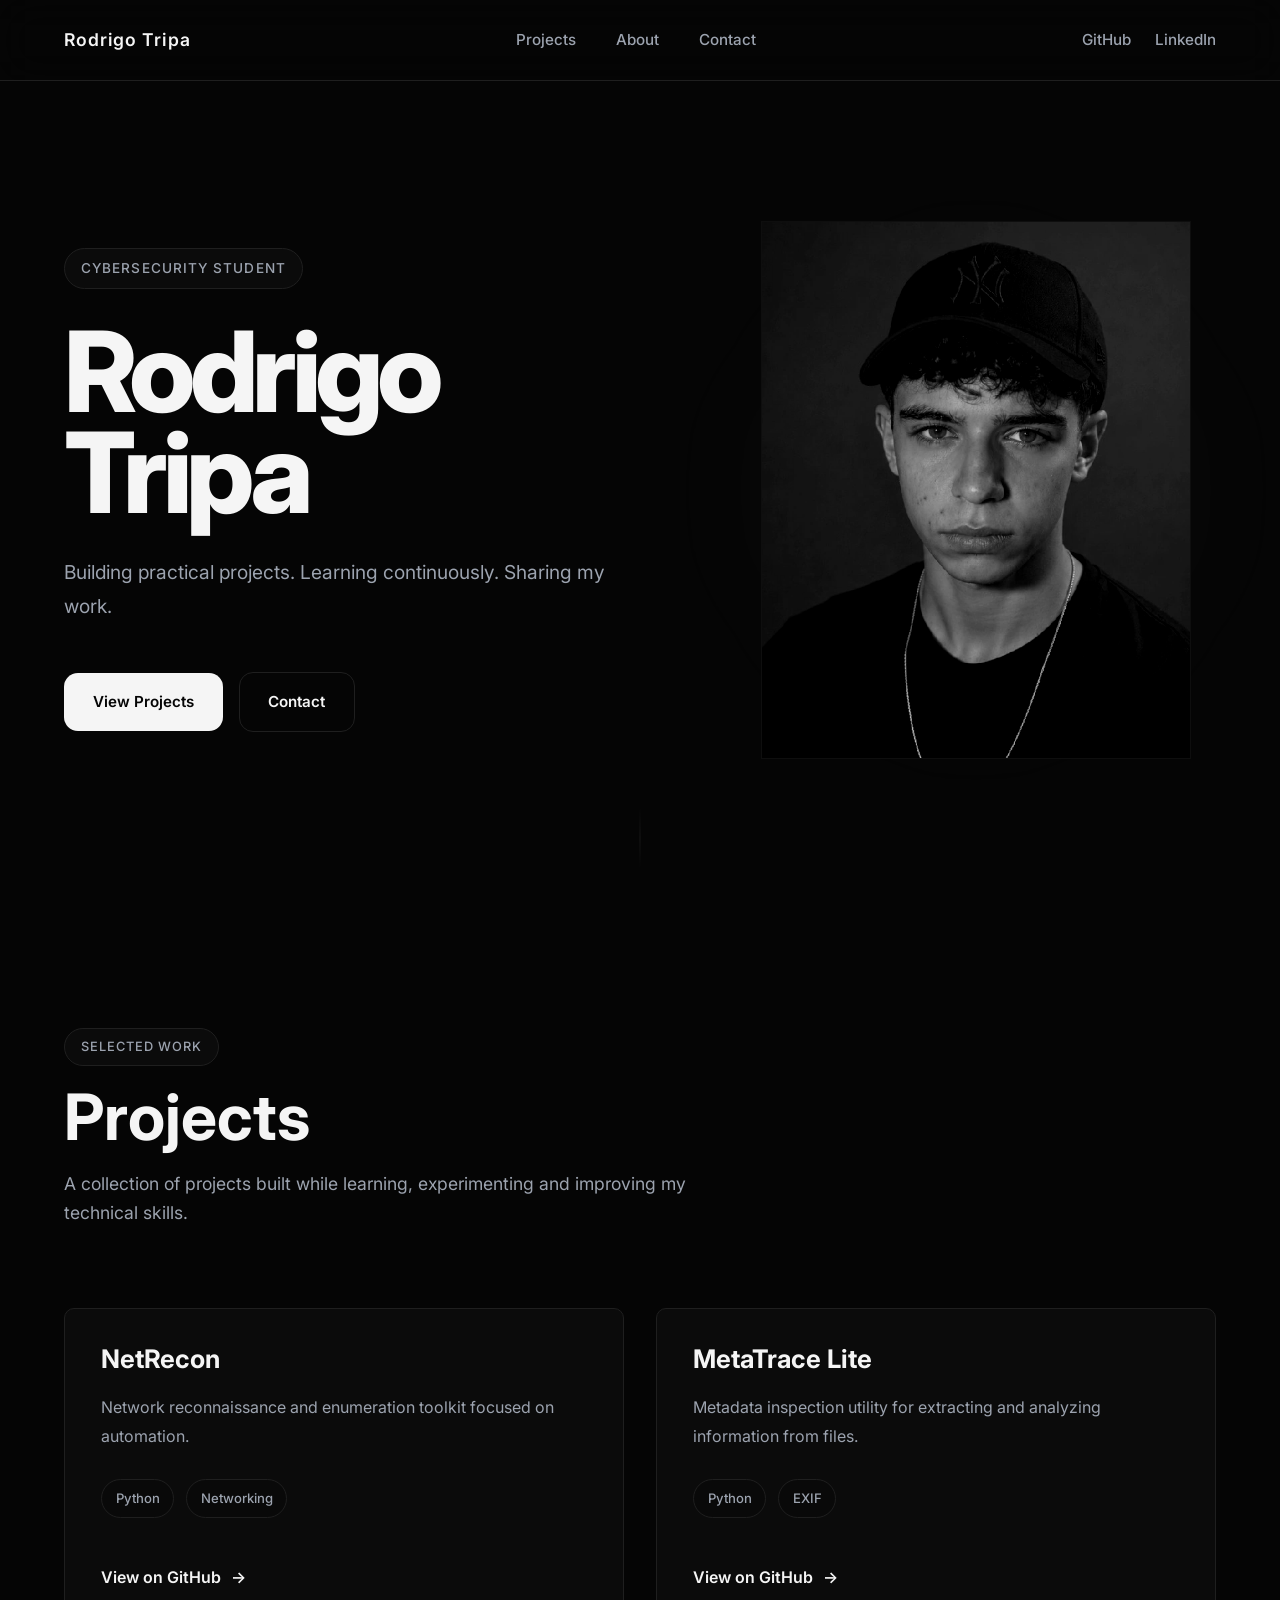
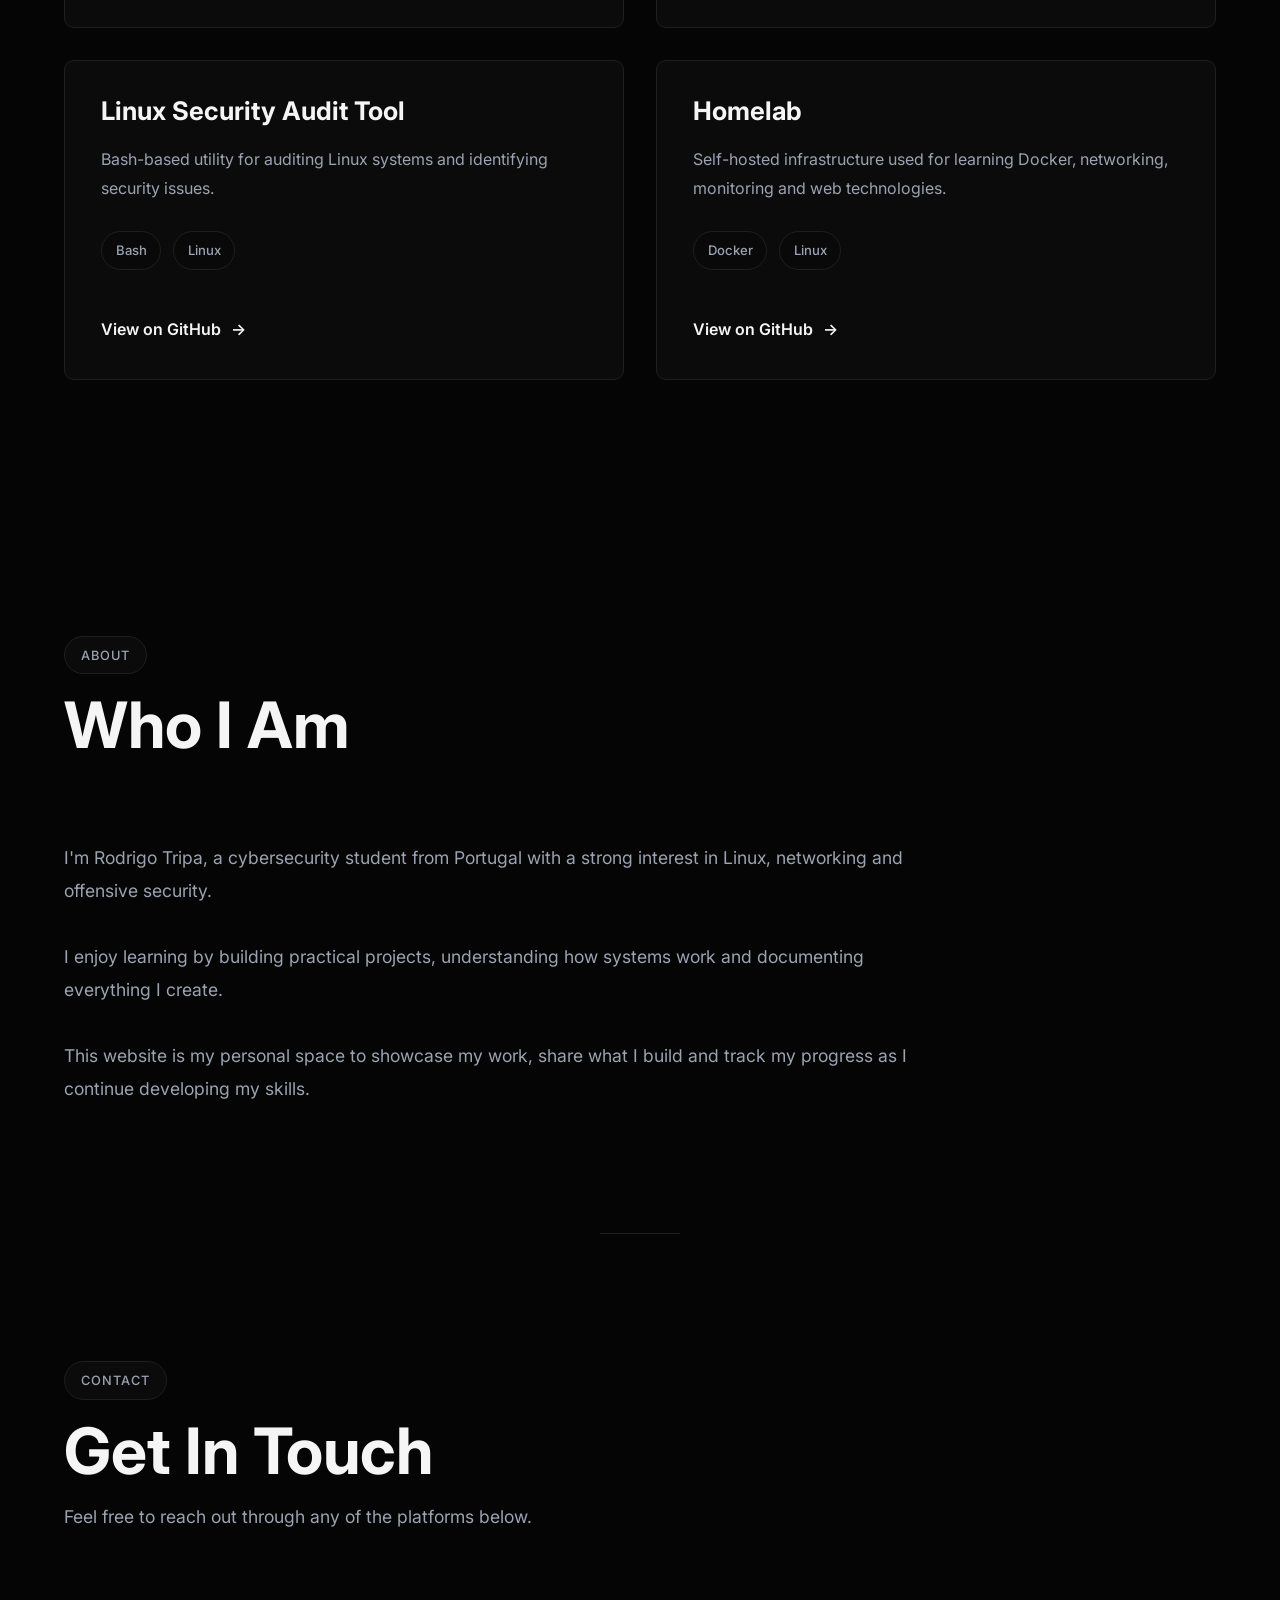
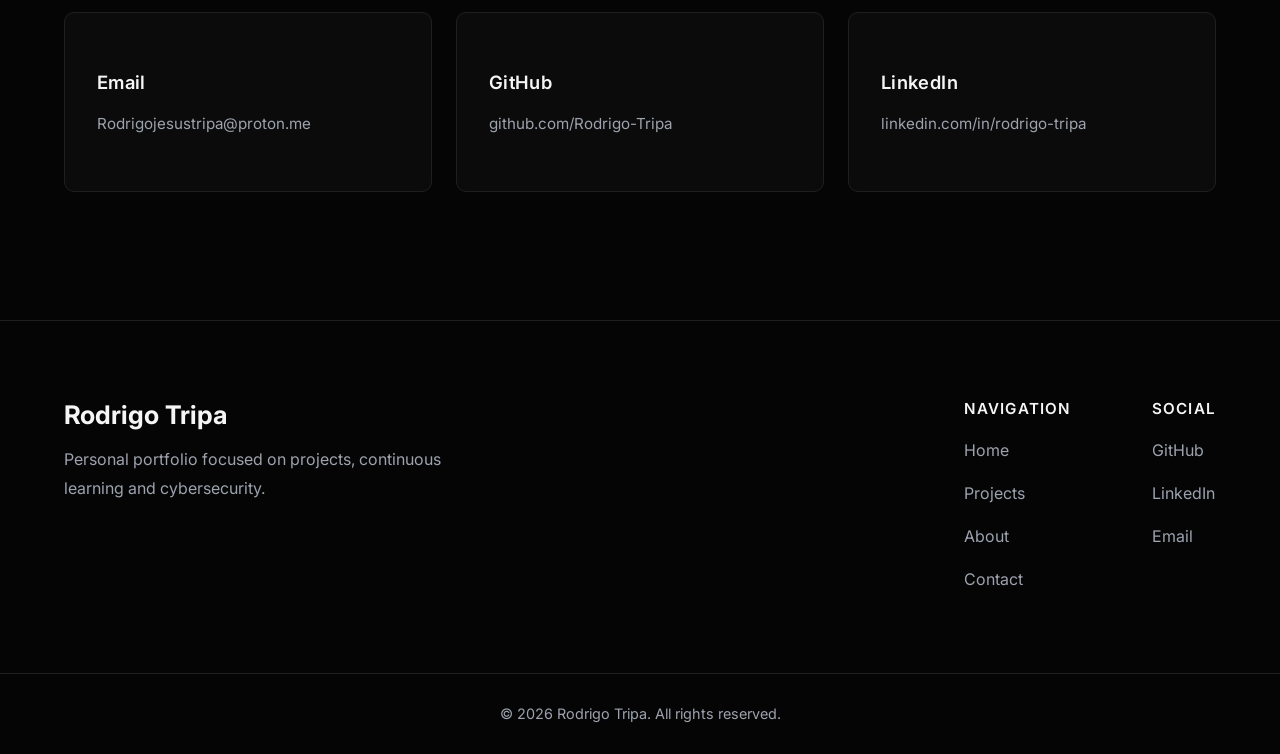
==== index.html @ a2d9d6e7 "Initial website structure" ====
<!DOCTYPE html>
<html lang="en">

<head>
    <!-- Basic -->
    <meta charset="UTF-8">
    <meta name="viewport" content="width=device-width, initial-scale=1.0">

    <!-- SEO -->
    <title>Rodrigo Tripa</title>
    <meta name="description" content="Personal portfolio of Rodrigo Tripa.">
    <meta name="author" content="Rodrigo Tripa">
    <meta name="robots" content="index, follow">

    <!-- Open Graph -->
    <meta property="og:title" content="Rodrigo Tripa">
    <meta property="og:description" content="Personal portfolio of Rodrigo Tripa.">
    <meta property="og:type" content="website">
    <meta property="og:url" content="https://rodrigotripa.dev">
    <meta property="og:image" content="https://rodrigotripa.dev/assets/images/profile.jpg">

    <!-- Theme -->
    <meta name="theme-color" content="#050505">

    <!-- Icons -->
    <link rel="icon" type="image/png" href="assets/icons/favicon.png">

    <!-- Fonts -->
    <link rel="preconnect" href="https://fonts.googleapis.com">
    <link rel="preconnect" href="https://fonts.gstatic.com" crossorigin>

    <link href="https://fonts.googleapis.com/css2?family=Inter:wght@100..900&display=swap" rel="stylesheet">

    <!-- Styles -->
    <link rel="stylesheet" href="assets/css/style.css">

    <!-- Scripts -->
    <script src="assets/js/main.js" defer></script>
</head>

<body>

    <!-- ========================= -->
    <!-- Header                    -->
    <!-- ========================= -->

    <header class="header">

        <div class="container">

            <a href="#" class="logo">
                Rodrigo Tripa
            </a>

            <nav class="navbar">

                <ul class="nav-links">

                    <li>
                        <a href="#projects">
                            Projects
                        </a>
                    </li>

                    <li>
                        <a href="#about">
                            About
                        </a>
                    </li>

                    <li>
                        <a href="#contact">
                            Contact
                        </a>
                    </li>

                </ul>

            </nav>

            <div class="social-links">

                <a
                    href="https://github.com/Rodrigo-Tripa"
                    target="_blank"
                    rel="noopener noreferrer"
                    aria-label="GitHub">

                    GitHub

                </a>

                <a
                    href="https://www.linkedin.com/in/rodrigo-tripa"
                    target="_blank"
                    rel="noopener noreferrer"
                    aria-label="LinkedIn">

                    LinkedIn

                </a>

            </div>

        </div>

    </header>

    <main>

        <!-- ========================= -->
        <!-- Hero                      -->
        <!-- ========================= -->

        <section class="hero">

            <div class="container hero-container">

                <div class="hero-content">

                    <span class="hero-tag">

                        Cybersecurity Student

                    </span>

                    <h1>

                        Rodrigo<br>
                        Tripa

                    </h1>

                    <p class="hero-description">

                        Building practical projects.
                        Learning continuously.
                        Sharing my work.

                    </p>

                    <div class="hero-buttons">

                        <a href="#projects" class="btn btn-primary">

                            View Projects

                        </a>

                        <a href="#contact" class="btn btn-secondary">

                            Contact

                        </a>

                    </div>

                </div>

                <div class="hero-image">

                    <img
                        src="assets/images/profile.jpg"
                        alt="Portrait of Rodrigo Tripa">

                </div>

            </div>

        </section>
        <!-- ========================= -->
        <!-- Projects                  -->
        <!-- ========================= -->

        <section id="projects" class="projects">

            <div class="container">

                <div class="section-header">

                    <span class="section-tag">

                        Selected Work

                    </span>

                    <h2>

                        Projects

                    </h2>

                    <p>

                        A collection of projects built while learning,
                        experimenting and improving my technical skills.

                    </p>

                </div>

                <div class="projects-grid">

                    <article class="project-card">

                        <div class="project-content">

                            <h3>

                                NetRecon

                            </h3>

                            <p>

                                Network reconnaissance and enumeration
                                toolkit focused on automation.

                            </p>

                            <ul class="project-stack">

                                <li>Python</li>
                                <li>Networking</li>

                            </ul>

                        </div>

                        <a
                            href="https://github.com/Rodrigo-Tripa"
                            target="_blank"
                            rel="noopener noreferrer"
                            class="project-link">

                            View on GitHub

                        </a>

                    </article>

                    <article class="project-card">

                        <div class="project-content">

                            <h3>

                                MetaTrace Lite

                            </h3>

                            <p>

                                Metadata inspection utility for extracting
                                and analyzing information from files.

                            </p>

                            <ul class="project-stack">

                                <li>Python</li>
                                <li>EXIF</li>

                            </ul>

                        </div>

                        <a
                            href="https://github.com/Rodrigo-Tripa"
                            target="_blank"
                            rel="noopener noreferrer"
                            class="project-link">

                            View on GitHub

                        </a>

                    </article>

                    <article class="project-card">

                        <div class="project-content">

                            <h3>

                                Linux Security Audit Tool

                            </h3>

                            <p>

                                Bash-based utility for auditing Linux
                                systems and identifying security issues.

                            </p>

                            <ul class="project-stack">

                                <li>Bash</li>
                                <li>Linux</li>

                            </ul>

                        </div>

                        <a
                            href="https://github.com/Rodrigo-Tripa"
                            target="_blank"
                            rel="noopener noreferrer"
                            class="project-link">

                            View on GitHub

                        </a>

                    </article>

                    <article class="project-card">

                        <div class="project-content">

                            <h3>

                                Homelab

                            </h3>

                            <p>

                                Self-hosted infrastructure used for learning
                                Docker, networking, monitoring and web
                                technologies.

                            </p>

                            <ul class="project-stack">

                                <li>Docker</li>
                                <li>Linux</li>

                            </ul>

                        </div>

                        <a
                            href="https://github.com/Rodrigo-Tripa"
                            target="_blank"
                            rel="noopener noreferrer"
                            class="project-link">

                            View on GitHub

                        </a>

                    </article>

                </div>

            </div>

        </section>

        <!-- ========================= -->
        <!-- About                     -->
        <!-- ========================= -->

        <section id="about" class="about">

            <div class="container">

                <div class="section-header">

                    <span class="section-tag">

                        About

                    </span>

                    <h2>

                        Who I Am

                    </h2>

                </div>

                <div class="about-content">

                    <p>

                        I'm Rodrigo Tripa, a cybersecurity student from
                        Portugal with a strong interest in Linux,
                        networking and offensive security.

                    </p>

                    <p>

                        I enjoy learning by building practical projects,
                        understanding how systems work and documenting
                        everything I create.
                                        <p>

                        This website is my personal space to showcase my
                        work, share what I build and track my progress as
                        I continue developing my skills.

                    </p>

                </div>

            </div>

        </section>

        <!-- ========================= -->
        <!-- Contact                   -->
        <!-- ========================= -->

        <section id="contact" class="contact">

            <div class="container">

                <div class="section-header">

                    <span class="section-tag">

                        Contact

                    </span>

                    <h2>

                        Get In Touch

                    </h2>

                    <p>

                        Feel free to reach out through any of the platforms
                        below.

                    </p>

                </div>

                <div class="contact-grid">

                    <a
                        class="contact-card"
                        href="mailto:Rodrigojesustripa@proton.me">

                        <span class="contact-title">

                            Email

                        </span>

                        <span class="contact-value">

                            Rodrigojesustripa@proton.me

                        </span>

                    </a>

                    <a
                        class="contact-card"
                        href="https://github.com/Rodrigo-Tripa"
                        target="_blank"
                        rel="noopener noreferrer">

                        <span class="contact-title">

                            GitHub

                        </span>

                        <span class="contact-value">

                            github.com/Rodrigo-Tripa

                        </span>

                    </a>

                    <a
                        class="contact-card"
                        href="https://www.linkedin.com/in/rodrigo-tripa"
                        target="_blank"
                        rel="noopener noreferrer">

                        <span class="contact-title">

                            LinkedIn

                        </span>

                        <span class="contact-value">

                            linkedin.com/in/rodrigo-tripa

                        </span>

                    </a>

                </div>

            </div>

        </section>
                <!-- ========================= -->
        <!-- Footer                    -->
        <!-- ========================= -->

        <footer class="footer">

            <div class="container footer-container">

                <div class="footer-brand">

                    <h2>

                        Rodrigo Tripa

                    </h2>

                    <p>

                        Personal portfolio focused on projects,
                        continuous learning and cybersecurity.

                    </p>

                </div>

                <div class="footer-links">

                    <div class="footer-column">

                        <h3>

                            Navigation

                        </h3>

                        <ul>

                            <li>
                                <a href="#">
                                    Home
                                </a>
                            </li>

                            <li>
                                <a href="#projects">
                                    Projects
                                </a>
                            </li>

                            <li>
                                <a href="#about">
                                    About
                                </a>
                            </li>

                            <li>
                                <a href="#contact">
                                    Contact
                                </a>
                            </li>

                        </ul>

                    </div>

                    <div class="footer-column">

                        <h3>

                            Social

                        </h3>

                        <ul>

                            <li>

                                <a
                                    href="https://github.com/Rodrigo-Tripa"
                                    target="_blank"
                                    rel="noopener noreferrer">

                                    GitHub

                                </a>

                            </li>

                            <li>

                                <a
                                    href="https://www.linkedin.com/in/rodrigo-tripa"
                                    target="_blank"
                                    rel="noopener noreferrer">

                                    LinkedIn

                                </a>

                            </li>

                            <li>

                                <a
                                    href="mailto:Rodrigojesustripa@proton.me">

                                    Email

                                </a>

                            </li>

                        </ul>

                    </div>

                </div>

            </div>

            <div class="footer-bottom">

                <div class="container">

                    <p>

                        © 2026 Rodrigo Tripa. All rights reserved.

                    </p>

                </div>

            </div>

        </footer>

    </main>

    <!-- ========================= -->
    <!-- Back To Top               -->
    <!-- ========================= -->

    <button
        id="back-to-top"
        class="back-to-top"
        aria-label="Back to top">

        ↑

    </button>
        <!-- ========================= -->
    <!-- End of Main Content       -->
    <!-- ========================= -->

    <!--
        Future sections:

        - Blog
        - Articles
        - Certifications
        - Resume
        - Timeline
        - Homelab
        - Gallery

        The HTML structure intentionally remains simple
        so the website can evolve without major rewrites.
    -->

</body>

</html>
---- assets/css/style.css ----
/* ==========================================================
   Rodrigo Tripa
   Personal Portfolio
   Base Styles
========================================================== */

/* ==========================================================
   Reset
========================================================== */

*,
*::before,
*::after {
    margin: 0;
    padding: 0;
    box-sizing: border-box;
}

/* ==========================================================
   Variables
========================================================== */

:root {

    /* Colors */

    --background: #050505;
    --surface: #0b0b0b;
    --surface-light: #111111;

    --border: #1f1f1f;

    --text: #f5f5f5;
    --text-secondary: #9ca3af;

    --accent: #ffffff;

    /* Typography */

    --font-family: "Inter", sans-serif;

    --fs-xs: 0.875rem;
    --fs-sm: 1rem;
    --fs-md: 1.125rem;
    --fs-lg: 1.5rem;
    --fs-xl: 2.5rem;
    --fs-2xl: 4rem;

    --fw-regular: 400;
    --fw-medium: 500;
    --fw-semibold: 600;
    --fw-bold: 700;

    --line-height: 1.7;

    /* Layout */

    --container-width: 1200px;

    --section-padding: 8rem;

    --radius: 18px;

    --transition: 250ms ease;

}

/* ==========================================================
   HTML
========================================================== */

html {

    scroll-behavior: smooth;

}

/* ==========================================================
   Body
========================================================== */

body {

    background: var(--background);

    color: var(--text);

    font-family: var(--font-family);

    font-size: var(--fs-sm);

    font-weight: var(--fw-regular);

    line-height: var(--line-height);

    -webkit-font-smoothing: antialiased;

    text-rendering: optimizeLegibility;

    overflow-x: hidden;

}

/* ==========================================================
   Container
========================================================== */

.container {

    width: min(90%, var(--container-width));

    margin-inline: auto;

}

/* ==========================================================
   Headings
========================================================== */

h1,
h2,
h3,
h4,
h5,
h6 {

    color: var(--text);

    font-weight: var(--fw-bold);

    line-height: 1.1;

}

h1 {

    font-size: clamp(3rem, 8vw, 6rem);

}

h2 {

    font-size: clamp(2rem, 5vw, 3.5rem);

}

h3 {

    font-size: 1.5rem;

}

/* ==========================================================
   Paragraphs
========================================================== */

p {

    color: var(--text-secondary);

}

/* ==========================================================
   Links
========================================================== */

a {

    color: inherit;

    text-decoration: none;

    transition: color var(--transition);

}

a:hover {

    color: var(--accent);

}

/* ==========================================================
   Lists
========================================================== */

ul {

    list-style: none;

}

/* ==========================================================
   Images
========================================================== */

img {

    display: block;

    max-width: 100%;

    height: auto;

}

/* ==========================================================
   Buttons
========================================================== */

button {

    font: inherit;

    border: none;

    background: none;

    cursor: pointer;

}

/* ==========================================================
   Sections
========================================================== */

section {

    padding-block: var(--section-padding);

}

/* ==========================================================
   Text Selection
========================================================== */

::selection {

    background: #ffffff;

    color: #050505;

}

/* ==========================================================
   Scrollbar
========================================================== */

::-webkit-scrollbar {

    width: 10px;

}

::-webkit-scrollbar-track {

    background: var(--background);

}

::-webkit-scrollbar-thumb {

    background: #2b2b2b;

    border-radius: 999px;

}

::-webkit-scrollbar-thumb:hover {

    background: #444444;

}

/* ==========================================================
   Focus
========================================================== */

:focus-visible {

    outline: 2px solid var(--accent);

    outline-offset: 4px;

}
/* ==========================================================
   Header
========================================================== */

.header {

    position: fixed;

    top: 0;

    left: 0;

    width: 100%;

    z-index: 1000;

    background: rgba(5, 5, 5, 0.80);

    backdrop-filter: blur(20px);

    -webkit-backdrop-filter: blur(20px);

    border-bottom: 1px solid var(--border);

}

/* ==========================================================
   Header Container
========================================================== */

.header .container {

    display: flex;

    align-items: center;

    justify-content: space-between;

    height: 80px;

}

/* ==========================================================
   Logo
========================================================== */

.logo {

    font-size: 1.1rem;

    font-weight: var(--fw-semibold);

    color: var(--text);

    letter-spacing: 0.05em;

    transition: opacity var(--transition);

}

.logo:hover {

    opacity: .75;

}

/* ==========================================================
   Navigation
========================================================== */

.navbar {

    display: flex;

    align-items: center;

}

.nav-links {

    display: flex;

    align-items: center;

    gap: 2.5rem;

}

.nav-links a {

    position: relative;

    color: var(--text-secondary);

    font-size: 0.95rem;

    font-weight: var(--fw-medium);

    transition: color var(--transition);

}

.nav-links a:hover {

    color: var(--text);

}

.nav-links a::after {

    content: "";

    position: absolute;

    left: 0;

    bottom: -8px;

    width: 100%;

    height: 1px;

    background: var(--accent);

    transform: scaleX(0);

    transform-origin: center;

    transition: transform var(--transition);

}

.nav-links a:hover::after {

    transform: scaleX(1);

}

/* ==========================================================
   Social Links
========================================================== */

.social-links {

    display: flex;

    align-items: center;

    gap: 1.5rem;

}

.social-links a {

    color: var(--text-secondary);

    font-size: 0.95rem;

    font-weight: var(--fw-medium);

    transition: color var(--transition);

}

.social-links a:hover {

    color: var(--text);

}

/* ==========================================================
   Mobile Navigation Button
========================================================== */

.menu-toggle {

    display: none;

    align-items: center;

    justify-content: center;

    width: 46px;

    height: 46px;

    border: 1px solid var(--border);

    border-radius: 12px;

    background: var(--surface);

    color: var(--text);

    transition: var(--transition);

}

.menu-toggle:hover {

    background: var(--surface-light);

}

/* ==========================================================
   Header Spacer
========================================================== */

body {

    padding-top: 80px;

}
/* ==========================================================
   Hero
========================================================== */

.hero {

    min-height: calc(100vh - 80px);

    display: flex;

    align-items: center;

    position: relative;

}

/* ==========================================================
   Hero Container
========================================================== */

.hero-container {

    display: grid;

    grid-template-columns: 1fr 480px;

    align-items: center;

    gap: 6rem;

}

/* ==========================================================
   Hero Content
========================================================== */

.hero-content {

    display: flex;

    flex-direction: column;

    gap: 2rem;

    max-width: 650px;

}

/* ==========================================================
   Hero Tag
========================================================== */

.hero-tag {

    display: inline-flex;

    align-items: center;

    width: fit-content;

    padding: .5rem 1rem;

    border: 1px solid var(--border);

    border-radius: 999px;

    background: var(--surface);

    color: var(--text-secondary);

    font-size: .85rem;

    font-weight: var(--fw-medium);

    letter-spacing: .08em;

    text-transform: uppercase;

}

/* ==========================================================
   Hero Title
========================================================== */

.hero h1 {

    font-size: clamp(4rem, 10vw, 7rem);

    line-height: .9;

    font-weight: 800;

    letter-spacing: -.05em;

    color: var(--text);

}

/* ==========================================================
   Hero Description
========================================================== */

.hero-description {

    max-width: 600px;

    font-size: 1.2rem;

    line-height: 1.8;

    color: var(--text-secondary);

}

/* ==========================================================
   Hero Buttons
========================================================== */

.hero-buttons {

    display: flex;

    align-items: center;

    gap: 1rem;

    margin-top: 1rem;

}

/* ==========================================================
   Buttons
========================================================== */

.btn {

    display: inline-flex;

    align-items: center;

    justify-content: center;

    padding: 1rem 1.8rem;

    border-radius: 14px;

    font-size: .95rem;

    font-weight: var(--fw-semibold);

    transition: all var(--transition);

}

.btn-primary {

    background: var(--text);

    color: var(--background);

}

.btn-primary:hover {

    transform: translateY(-3px);

    background: #ffffff;

}

.btn-secondary {

    background: transparent;

    color: var(--text);

    border: 1px solid var(--border);

}

.btn-secondary:hover {

    background: var(--surface);

    border-color: #333333;

    transform: translateY(-3px);

}

/* ==========================================================
   Hero Image
========================================================== */

.hero-image {

    display: flex;

    justify-content: center;

    align-items: center;

    position: relative;

}

/* Background Glow */

.hero-image::before {

    content: "";

    position: absolute;

    width: 550px;

    height: 550px;

    background:
        radial-gradient(
            circle,
            rgba(255,255,255,.04) 0%,
            transparent 70%
        );

    filter: blur(60px);

    z-index: -1;

}

/* Profile */

.hero-image img {

    width: 100%;

    max-width: 430px;

    aspect-ratio: 4 / 5;

    object-fit: cover;

    border-radius: 0px;

    border: 1px solid var(--border);

    filter:
        grayscale(100%)
        contrast(115%)
        brightness(.82);

    transition:
        transform .5s ease,
        filter .5s ease,
        border-color .5s ease;

}

/* Hover */

.hero-image img:hover {

    transform: translateY(-8px);

    filter:
        grayscale(25%)
        contrast(110%)
        brightness(.92);

    border-color: #444444;

}

/* ==========================================================
   Hero Scroll Indicator
========================================================== */

.hero::after {

    content: "";

    position: absolute;

    left: 50%;

    bottom: 2rem;

    width: 1px;

    height: 60px;

    background:
        linear-gradient(
            transparent,
            var(--border),
            transparent
        );

    transform: translateX(-50%);

    opacity: .7;

}
/* ==========================================================
   Projects
========================================================== */

.projects {

    position: relative;

}

/* ==========================================================
   Section Header
========================================================== */

.section-header {

    display: flex;

    flex-direction: column;

    gap: 1rem;

    margin-bottom: 5rem;

    max-width: 700px;

}

.section-tag {

    display: inline-flex;

    align-items: center;

    width: fit-content;

    padding: .45rem 1rem;

    border: 1px solid var(--border);

    border-radius: 999px;

    background: var(--surface);

    color: var(--text-secondary);

    font-size: .8rem;

    font-weight: var(--fw-medium);

    text-transform: uppercase;

    letter-spacing: .08em;

}

.section-header h2 {

    font-size: clamp(2.5rem, 5vw, 4rem);

}

.section-header p {

    max-width: 650px;

    font-size: 1.1rem;

}

/* ==========================================================
   Projects Grid
========================================================== */

.projects-grid {

    display: grid;

    grid-template-columns: repeat(2, 1fr);

    gap: 2rem;

}

/* ==========================================================
   Project Card
========================================================== */

.project-card {

    display: flex;

    flex-direction: column;

    justify-content: space-between;

    min-height: 320px;

    padding: 2.25rem;

    background: var(--surface);

    border: 1px solid var(--border);

    border-radius: 10px;

    transition:
        transform .35s ease,
        border-color .35s ease,
        background .35s ease,
        box-shadow .35s ease;

}

.project-card:hover {

    transform: translateY(-8px);

    border-color: #353535;

    background: #101010;

    box-shadow:
        0 15px 45px rgba(0,0,0,.35);

}

/* ==========================================================
   Project Content
========================================================== */

.project-content {

    display: flex;

    flex-direction: column;

    gap: 1.25rem;

}

.project-content h3 {

    font-size: 1.6rem;

    font-weight: var(--fw-bold);

    color: var(--text);

}

.project-content p {

    color: var(--text-secondary);

    line-height: 1.8;

}

/* ==========================================================
   Technologies
========================================================== */

.project-stack {

    display: flex;

    flex-wrap: wrap;

    gap: .75rem;

    margin-top: .5rem;

}

.project-stack li {

    padding: .45rem .85rem;

    border: 1px solid var(--border);

    border-radius: 999px;

    background: #090909;

    color: var(--text-secondary);

    font-size: .82rem;

    font-weight: var(--fw-medium);

}

/* ==========================================================
   Project Link
========================================================== */

.project-link {

    display: inline-flex;

    align-items: center;

    gap: .6rem;

    margin-top: 2rem;

    width: fit-content;

    color: var(--text);

    font-weight: var(--fw-semibold);

    transition: gap .25s ease;

}

.project-link::after {

    content: "→";

    transition: transform .25s ease;

}

.project-link:hover {

    gap: 1rem;

}

.project-link:hover::after {

    transform: translateX(6px);

}
/* ==========================================================
   About
========================================================== */

.about {

    position: relative;

}

.about-content {

    max-width: 850px;

    display: flex;

    flex-direction: column;

    gap: 2rem;

}

.about-content p {

    font-size: 1.1rem;

    line-height: 1.9;

    color: var(--text-secondary);

}

.about-content strong {

    color: var(--text);

    font-weight: var(--fw-semibold);

}

/* ==========================================================
   Contact
========================================================== */

.contact {

    position: relative;

}

/* ==========================================================
   Contact Grid
========================================================== */

.contact-grid {

    display: grid;

    grid-template-columns: repeat(3, 1fr);

    gap: 1.5rem;

    margin-top: 4rem;

}

/* ==========================================================
   Contact Card
========================================================== */

.contact-card {

    display: flex;

    flex-direction: column;

    justify-content: center;

    gap: .8rem;

    min-height: 180px;

    padding: 2rem;

    background: var(--surface);

    border: 1px solid var(--border);

    border-radius: 10px;

    transition:
        transform .35s ease,
        background .35s ease,
        border-color .35s ease,
        box-shadow .35s ease;

}

.contact-card:hover {

    transform: translateY(-8px);

    background: #101010;

    border-color: #343434;

    box-shadow:
        0 18px 45px rgba(0,0,0,.35);

}

/* ==========================================================
   Contact Title
========================================================== */

.contact-title {

    color: var(--text);

    font-size: 1.15rem;

    font-weight: var(--fw-semibold);

    letter-spacing: .02em;

}

/* ==========================================================
   Contact Value
========================================================== */

.contact-value {

    color: var(--text-secondary);

    font-size: .95rem;

    line-height: 1.7;

    word-break: break-word;

    transition: color var(--transition);

}

.contact-card:hover .contact-value {

    color: var(--text);

}

/* ==========================================================
   Contact Icon (Future)
========================================================== */

.contact-icon {

    width: 42px;

    height: 42px;

    display: flex;

    align-items: center;

    justify-content: center;

    margin-bottom: .5rem;

    color: var(--text);

}

/* ==========================================================
   Contact Divider
========================================================== */

.contact::before {

    content: "";

    position: absolute;

    top: 0;

    left: 50%;

    transform: translateX(-50%);

    width: 80px;

    height: 1px;

    background: var(--border);

}
/* ==========================================================
   Footer
========================================================== */

.footer {

    border-top: 1px solid var(--border);

    background: var(--background);

}

/* ==========================================================
   Footer Container
========================================================== */

.footer-container {

    display: flex;

    justify-content: space-between;

    gap: 6rem;

    padding-block: 5rem;

}

/* ==========================================================
   Footer Brand
========================================================== */

.footer-brand {

    max-width: 420px;

}

.footer-brand h2 {

    font-size: 1.6rem;

    margin-bottom: 1rem;

}

.footer-brand p {

    color: var(--text-secondary);

    line-height: 1.8;

}

/* ==========================================================
   Footer Links
========================================================== */

.footer-links {

    display: flex;

    gap: 5rem;

}

.footer-column {

    display: flex;

    flex-direction: column;

    gap: 1.2rem;

}

.footer-column h3 {

    font-size: .95rem;

    font-weight: var(--fw-semibold);

    color: var(--text);

    text-transform: uppercase;

    letter-spacing: .08em;

}

.footer-column ul {

    display: flex;

    flex-direction: column;

    gap: 1rem;

}

.footer-column a {

    color: var(--text-secondary);

    transition:
        color var(--transition),
        transform var(--transition);

}

.footer-column a:hover {

    color: var(--text);

    transform: translateX(6px);

}

/* ==========================================================
   Footer Bottom
========================================================== */

.footer-bottom {

    border-top: 1px solid var(--border);

}

.footer-bottom .container {

    display: flex;

    align-items: center;

    justify-content: center;

    min-height: 80px;

}

.footer-bottom p {

    color: var(--text-secondary);

    font-size: .9rem;

}

/* ==========================================================
   Back To Top
========================================================== */

.back-to-top {

    position: fixed;

    right: 2rem;

    bottom: 2rem;

    width: 52px;

    height: 52px;

    display: flex;

    align-items: center;

    justify-content: center;

    border: 1px solid var(--border);

    border-radius: 50%;

    background: rgba(12, 12, 12, .92);

    backdrop-filter: blur(12px);

    -webkit-backdrop-filter: blur(12px);

    color: var(--text);

    font-size: 1.1rem;

    cursor: pointer;

    opacity: 0;

    visibility: hidden;

    transform: translateY(20px);

    transition:
        opacity .3s ease,
        visibility .3s ease,
        transform .3s ease,
        background .3s ease,
        border-color .3s ease;

    z-index: 999;

}

.back-to-top.show {

    opacity: 1;

    visibility: visible;

    transform: translateY(0);

}

.back-to-top:hover {

    background: #141414;

    border-color: #3a3a3a;

    transform: translateY(-4px);

}

/* ==========================================================
   Footer Utilities
========================================================== */

.footer a:focus-visible,
.back-to-top:focus-visible {

    outline: 2px solid var(--accent);

    outline-offset: 4px;

}
/* ==========================================================
   Responsive Design
========================================================== */

/* ==========================================================
   Large Screens
========================================================== */

@media (max-width: 1200px) {

    .container {

        width: min(92%, var(--container-width));

    }

    .hero-container {

        gap: 4rem;

        grid-template-columns: 1fr 420px;

    }

    .projects-grid {

        gap: 1.5rem;

    }

}

/* ==========================================================
   Tablets
========================================================== */

@media (max-width: 992px) {

    .header .container {

        height: 72px;

    }

    body {

        padding-top: 72px;

    }

    .navbar {

        display: none;

    }

    .social-links {

        display: none;

    }

    .menu-toggle {

        display: flex;

    }

    .hero {

        min-height: auto;

        padding-block: 6rem;

    }

    .hero-container {

        grid-template-columns: 1fr;

        gap: 4rem;

        text-align: center;

    }

    .hero-content {

        max-width: 100%;

        align-items: center;

    }

    .hero-description {

        max-width: 700px;

    }

    .hero-buttons {

        justify-content: center;

        flex-wrap: wrap;

    }

    .hero-image {

        order: -1;

    }

    .hero-image img {

        max-width: 380px;

    }

    .projects-grid {

        grid-template-columns: 1fr;

    }

    .contact-grid {

        grid-template-columns: 1fr;

    }

    .footer-container {

        flex-direction: column;

        gap: 3rem;

    }

    .footer-links {

        gap: 3rem;

    }

}

/* ==========================================================
   Mobile
========================================================== */

@media (max-width: 768px) {

    :root {

        --section-padding: 6rem;

    }

    h1 {

        font-size: clamp(3rem, 12vw, 4.5rem);

    }

    h2 {

        font-size: clamp(2rem, 8vw, 3rem);

    }

    .hero-description {

        font-size: 1rem;

    }

    .hero-image img {

        max-width: 320px;

    }

    .btn {

        width: 100%;

    }

    .hero-buttons {

        width: 100%;

        flex-direction: column;

    }

    .project-card {

        padding: 1.75rem;

    }

    .contact-card {

        min-height: 160px;

        padding: 1.75rem;

    }

    .footer-links {

        flex-direction: column;

        gap: 2.5rem;

    }

    .back-to-top {

        right: 1.25rem;

        bottom: 1.25rem;

    }

}

/* ==========================================================
   Small Phones
========================================================== */

@media (max-width: 576px) {

    .container {

        width: 94%;

    }

    .hero {

        padding-top: 3rem;

    }

    .hero-tag {

        font-size: .75rem;

    }

    .hero-image img {

        max-width: 260px;

    }

    .project-card {

        min-height: auto;

        padding: 1.5rem;

    }

    .project-stack {

        gap: .5rem;

    }

    .project-stack li {

        font-size: .75rem;

        padding: .4rem .75rem;

    }

    .section-header {

        margin-bottom: 3rem;

    }

    .contact-card {

        min-height: 140px;

    }

    .footer-brand h2 {

        font-size: 1.4rem;

    }

    .footer-bottom p {

        font-size: .8rem;

        text-align: center;

    }

}
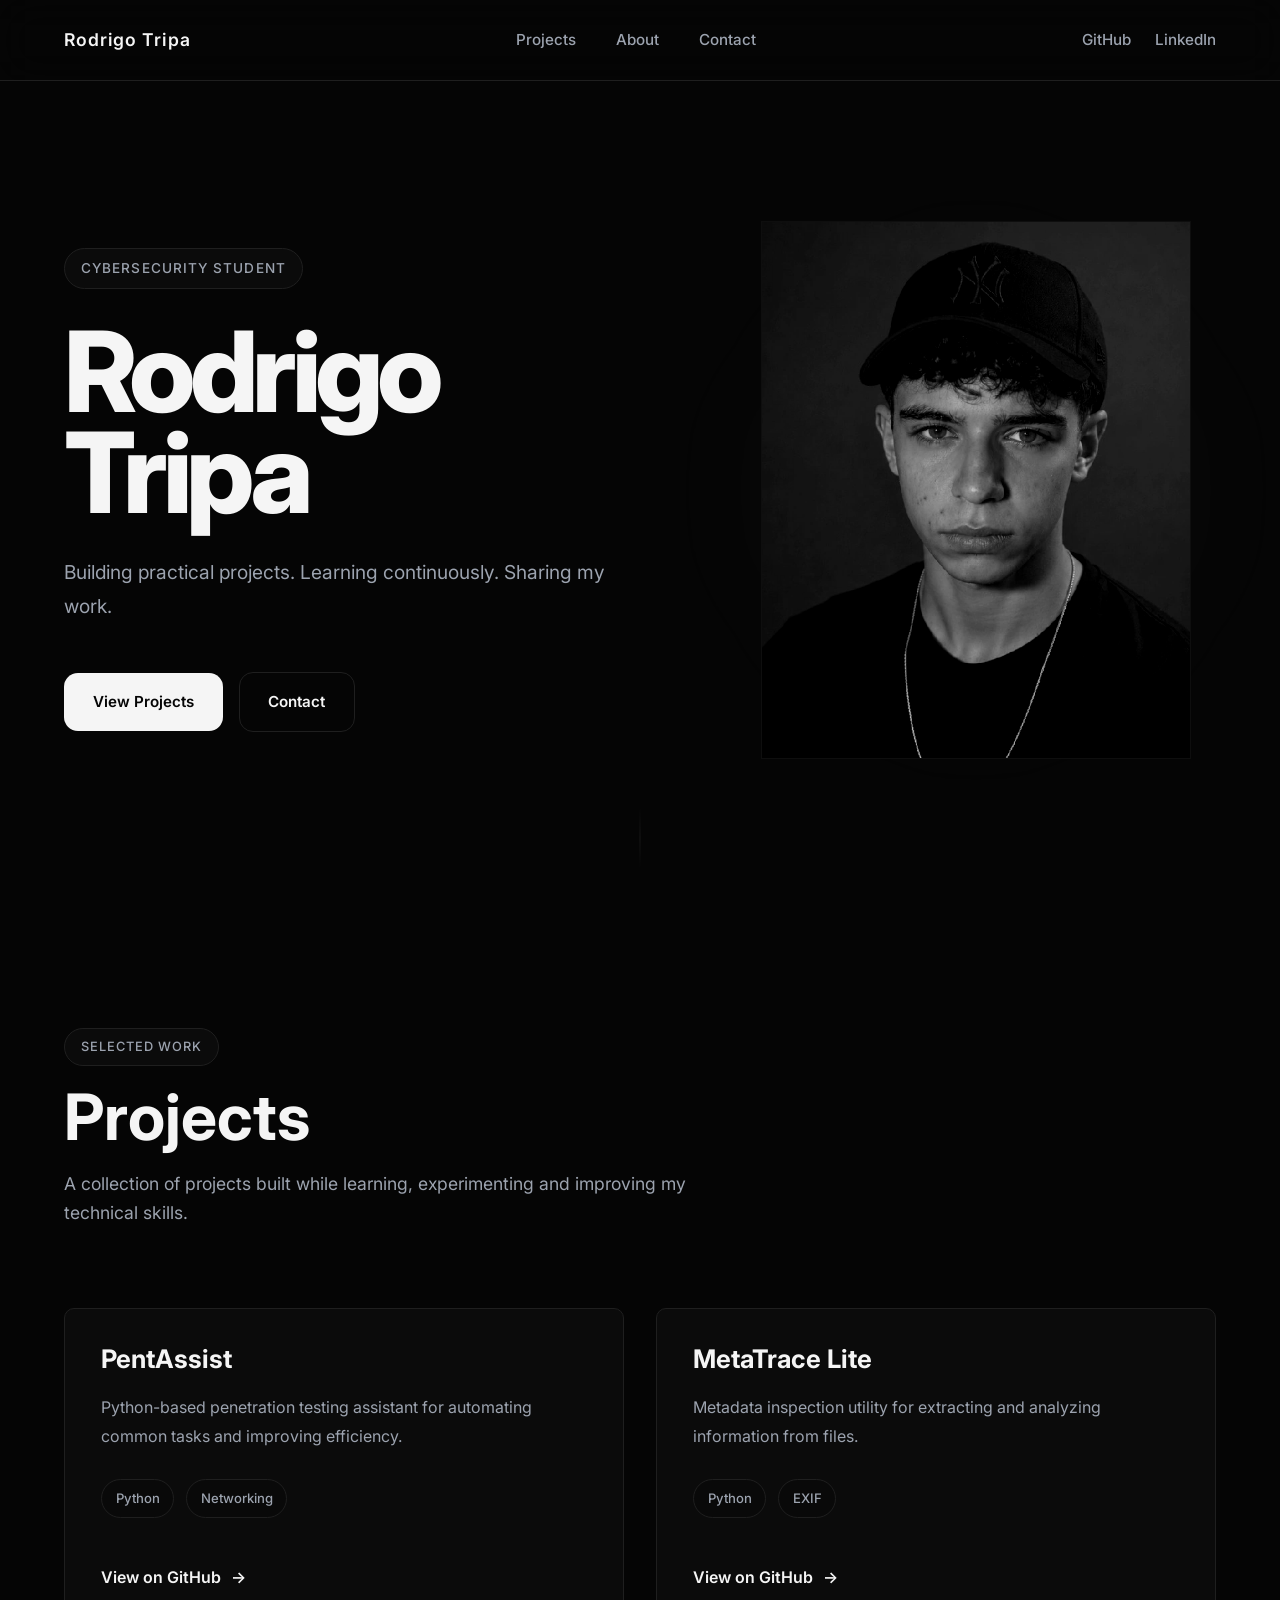
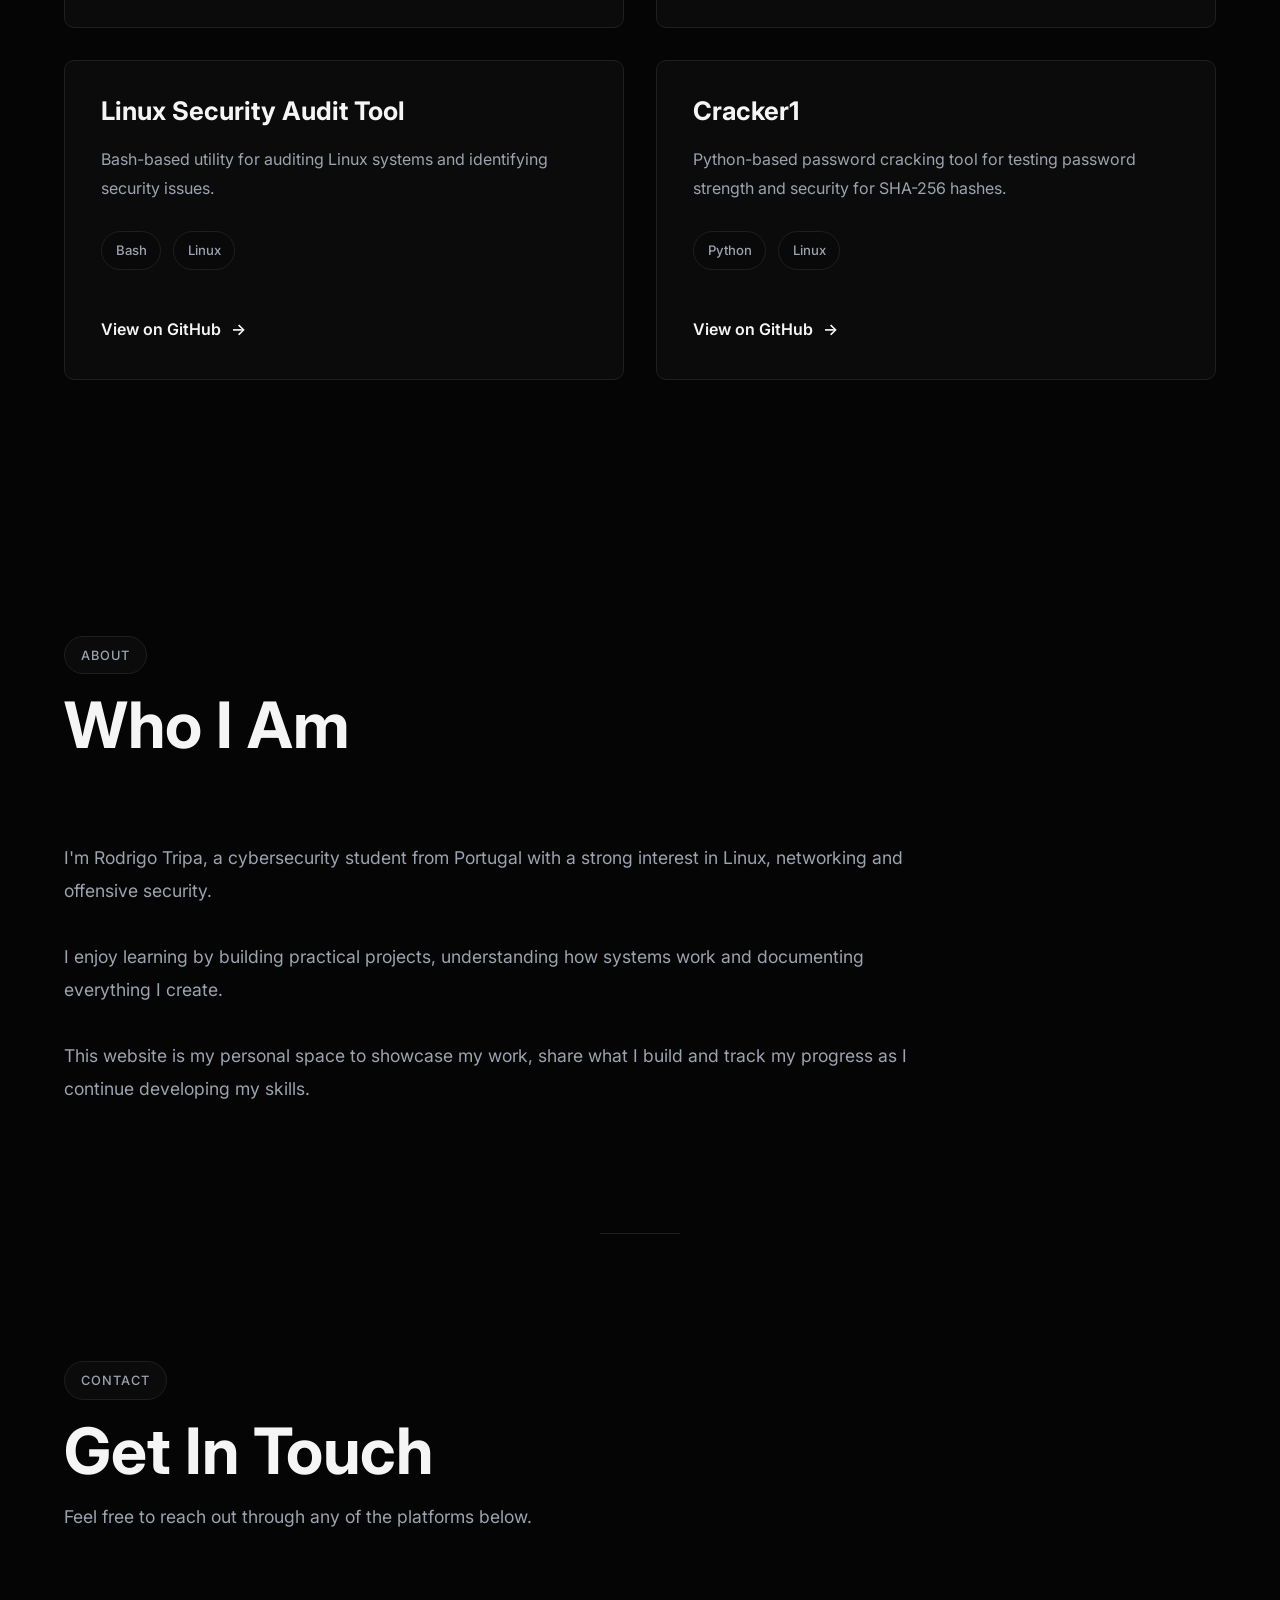
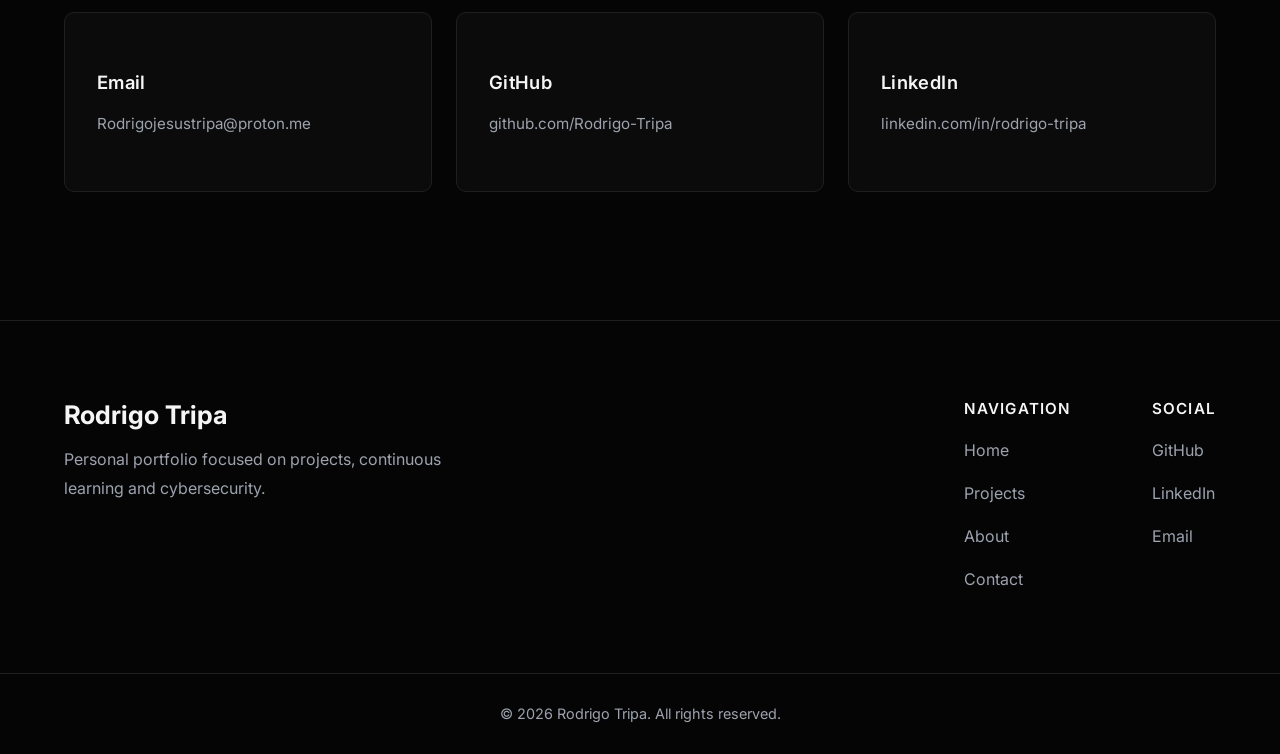
==== commit dab32348: "feat: add security.txt, headers, and Open Graph metadata for improved SEO and security" ====
--- a/index.html
+++ b/index.html
@@ -1,26 +1,68 @@
 <!DOCTYPE html>
 <html lang="en">
+
+<script type="application/ld+json">
+{
+  "@context": "https://schema.org",
+  "@type": "Person",
+  "name": "Rodrigo Tripa",
+  "url": "https://rodrigotripa.dev/",
+  "image": "https://rodrigotripa.dev/assets/images/profile.jpg",
+  "jobTitle": "Cybersecurity Student",
+  "description": "Cybersecurity student focused on Linux, networking, offensive security, and open-source projects.",
+  "email": "mailto:contact@rodrigotripa.dev",
+  "sameAs": [
+    "https://github.com/Rodrigo-Tripa",
+    "https://www.linkedin.com/in/rodrigo-tripa/"
+  ],
+  "knowsAbout": [
+    "Cybersecurity",
+    "Linux",
+    "Networking",
+    "Offensive Security",
+    "Python",
+    "Bash",
+    "Docker",
+    "Digital Forensics"
+  ]
+}
+</script>
 
 <head>
     <!-- Basic -->
     <meta charset="UTF-8">
     <meta name="viewport" content="width=device-width, initial-scale=1.0">
 
-    <!-- SEO -->
-    <title>Rodrigo Tripa</title>
-    <meta name="description" content="Personal portfolio of Rodrigo Tripa.">
+    <!-- Primary SEO -->
+    <title>Rodrigo Tripa | Cybersecurity Student</title>
+
+    <meta name="title" content="Rodrigo Tripa | Cybersecurity Student">
+    <meta name="description" content="Personal portfolio of Rodrigo Tripa, a cybersecurity student passionate about Linux, networking, offensive security, and open-source projects.">
     <meta name="author" content="Rodrigo Tripa">
     <meta name="robots" content="index, follow">
 
+    <link rel="canonical" href="https://rodrigotripa.dev/">
+
     <!-- Open Graph -->
-    <meta property="og:title" content="Rodrigo Tripa">
-    <meta property="og:description" content="Personal portfolio of Rodrigo Tripa.">
     <meta property="og:type" content="website">
-    <meta property="og:url" content="https://rodrigotripa.dev">
-    <meta property="og:image" content="https://rodrigotripa.dev/assets/images/profile.jpg">
+    <meta property="og:site_name" content="Rodrigo Tripa">
+    <meta property="og:url" content="https://rodrigotripa.dev/">
+    <meta property="og:title" content="Rodrigo Tripa | Cybersecurity Portfolio">
+    <meta property="og:description" content="Cybersecurity student focused on Linux, networking, offensive security, and open-source projects.">
+    <meta property="og:image" content="https://rodrigotripa.dev/assets/images/og-cover.png">
+    <meta property="og:image:width" content="1200">
+    <meta property="og:image:height" content="640">
+    <meta property="og:locale" content="en_US">
+
+    <!-- Twitter / X -->
+    <meta name="twitter:card" content="summary_large_image">
+    <meta name="twitter:title" content="Rodrigo Tripa | Cybersecurity Portfolio">
+    <meta name="twitter:description" content="Cybersecurity student focused on Linux, networking, offensive security, and open-source projects.">
+    <meta name="twitter:image" content="https://rodrigotripa.dev/assets/images/og-cover.png">
 
     <!-- Theme -->
     <meta name="theme-color" content="#050505">
+    <meta name="color-scheme" content="dark">
 
     <!-- Icons -->
     <link rel="icon" type="image/png" href="assets/icons/favicon.png">
@@ -29,7 +71,10 @@
     <link rel="preconnect" href="https://fonts.googleapis.com">
     <link rel="preconnect" href="https://fonts.gstatic.com" crossorigin>
 
-    <link href="https://fonts.googleapis.com/css2?family=Inter:wght@100..900&display=swap" rel="stylesheet">
+    <link
+        href="https://fonts.googleapis.com/css2?family=Inter:wght@100..900&display=swap"
+        rel="stylesheet"
+    >
 
     <!-- Styles -->
     <link rel="stylesheet" href="assets/css/style.css">
@@ -207,14 +252,15 @@
 
                             <h3>
 
-                                NetRecon
+                                PentAssist
 
                             </h3>
 
                             <p>
 
-                                Network reconnaissance and enumeration
-                                toolkit focused on automation.
+                                Python-based penetration testing assistant
+                                for automating common tasks and improving
+                                efficiency.
 
                             </p>
 
@@ -228,7 +274,7 @@
                         </div>
 
                         <a
-                            href="https://github.com/Rodrigo-Tripa"
+                            href="https://github.com/Rodrigo-Tripa/pentassist"
                             target="_blank"
                             rel="noopener noreferrer"
                             class="project-link">
@@ -266,7 +312,7 @@
                         </div>
 
                         <a
-                            href="https://github.com/Rodrigo-Tripa"
+                            href="https://github.com/Rodrigo-Tripa/metatrace-lite"
                             target="_blank"
                             rel="noopener noreferrer"
                             class="project-link">
@@ -304,7 +350,7 @@
                         </div>
 
                         <a
-                            href="https://github.com/Rodrigo-Tripa"
+                            href="https://github.com/Rodrigo-Tripa/linux-security-audit-tool"
                             target="_blank"
                             rel="noopener noreferrer"
                             class="project-link">
@@ -321,21 +367,20 @@
 
                             <h3>
 
-                                Homelab
+                                Cracker1
 
                             </h3>
 
                             <p>
 
-                                Self-hosted infrastructure used for learning
-                                Docker, networking, monitoring and web
-                                technologies.
+                                Python-based password cracking tool for testing
+                                password strength and security for SHA-256 hashes.
 
                             </p>
 
                             <ul class="project-stack">
 
-                                <li>Docker</li>
+                                <li>Python</li>
                                 <li>Linux</li>
 
                             </ul>
@@ -343,7 +388,7 @@
                         </div>
 
                         <a
-                            href="https://github.com/Rodrigo-Tripa"
+                            href="https://github.com/Rodrigo-Tripa/cracker1"
                             target="_blank"
                             rel="noopener noreferrer"
                             class="project-link">
@@ -509,7 +554,7 @@
             </div>
 
         </section>
-                <!-- ========================= -->
+        <!-- ========================= -->
         <!-- Footer                    -->
         <!-- ========================= -->
 
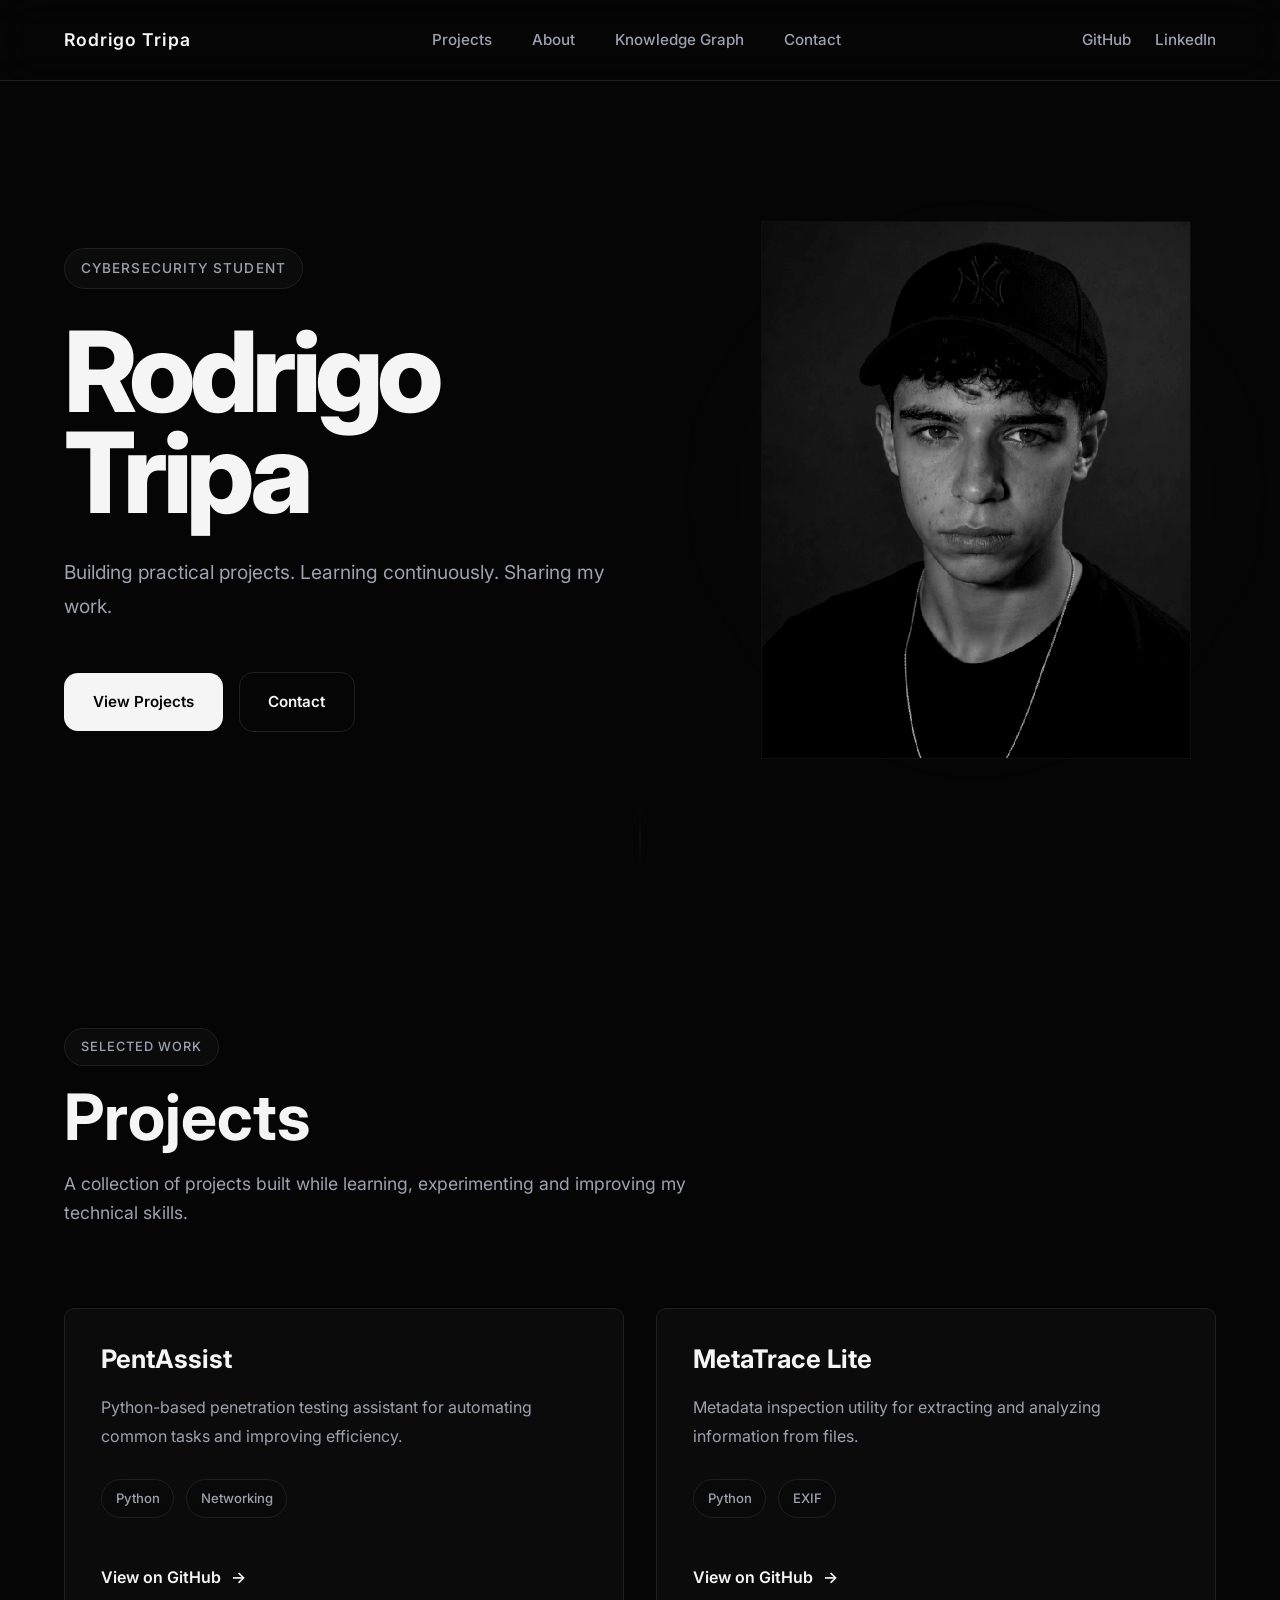
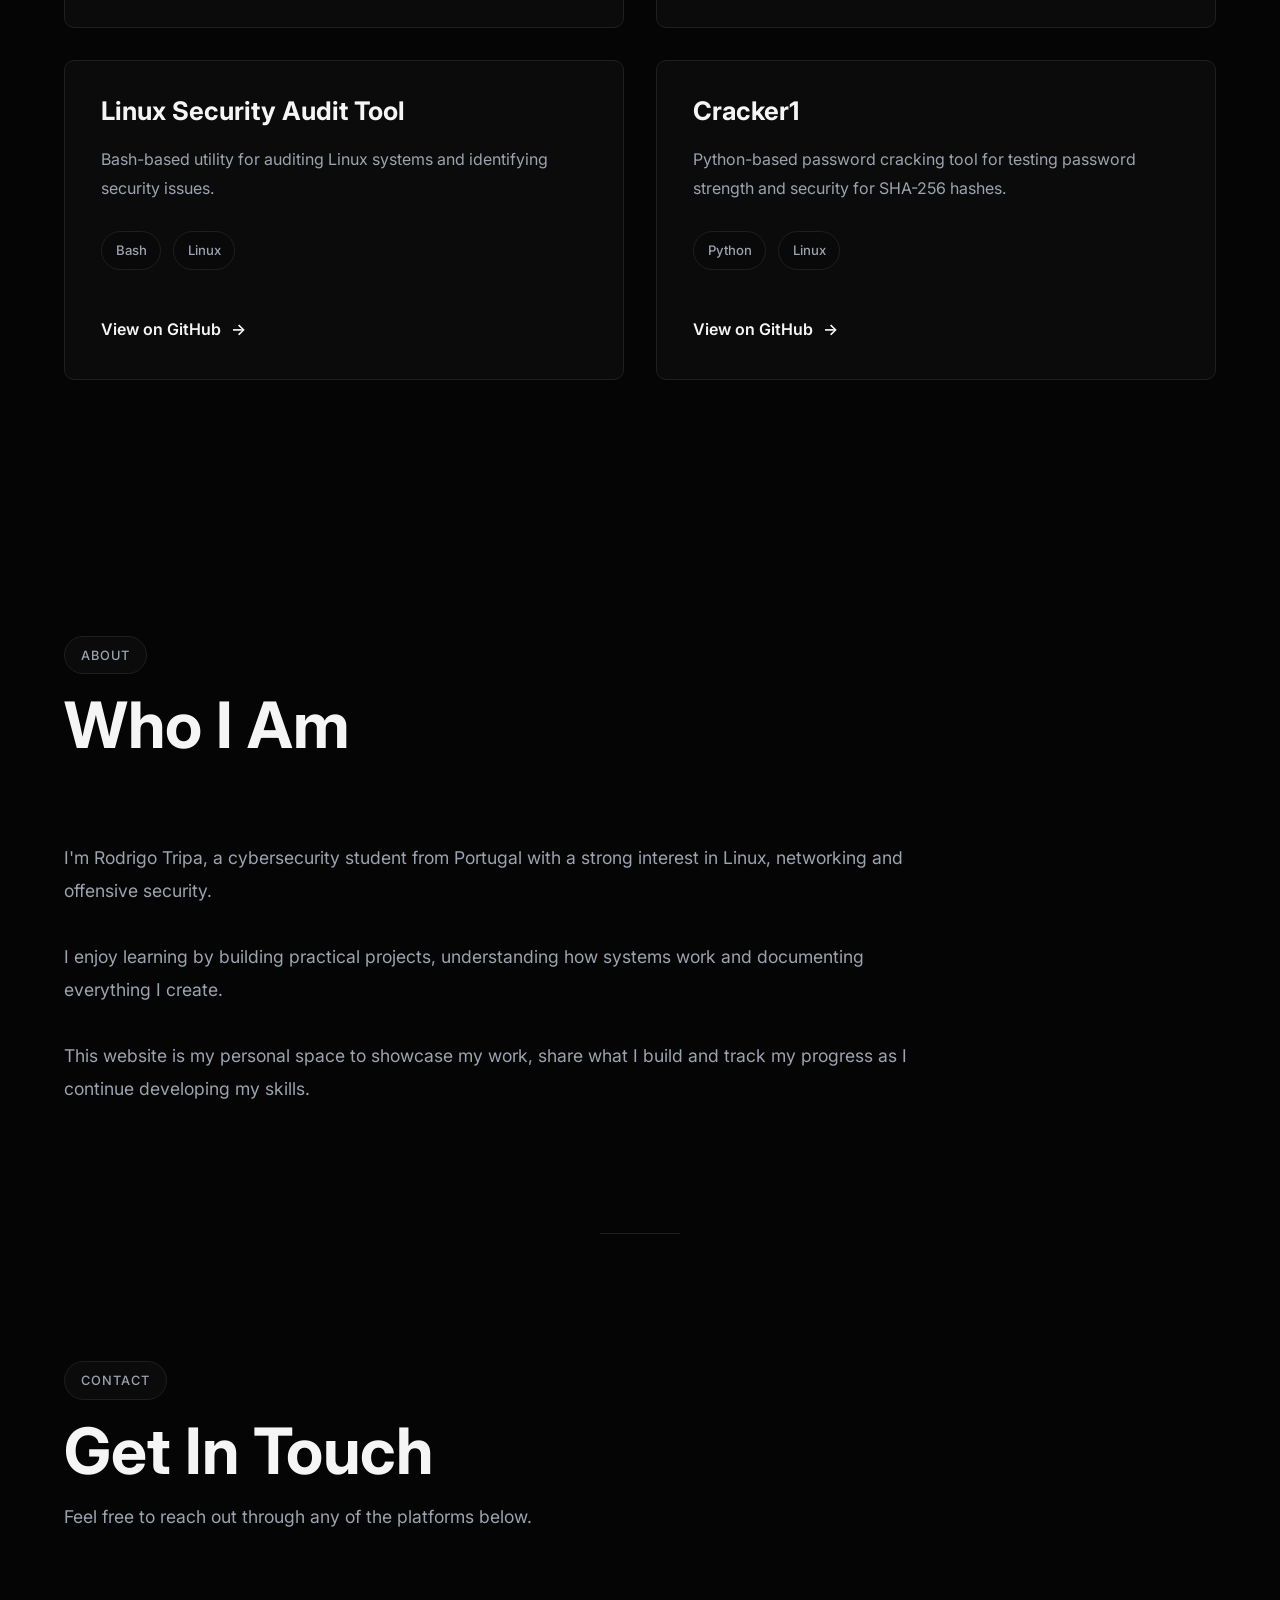
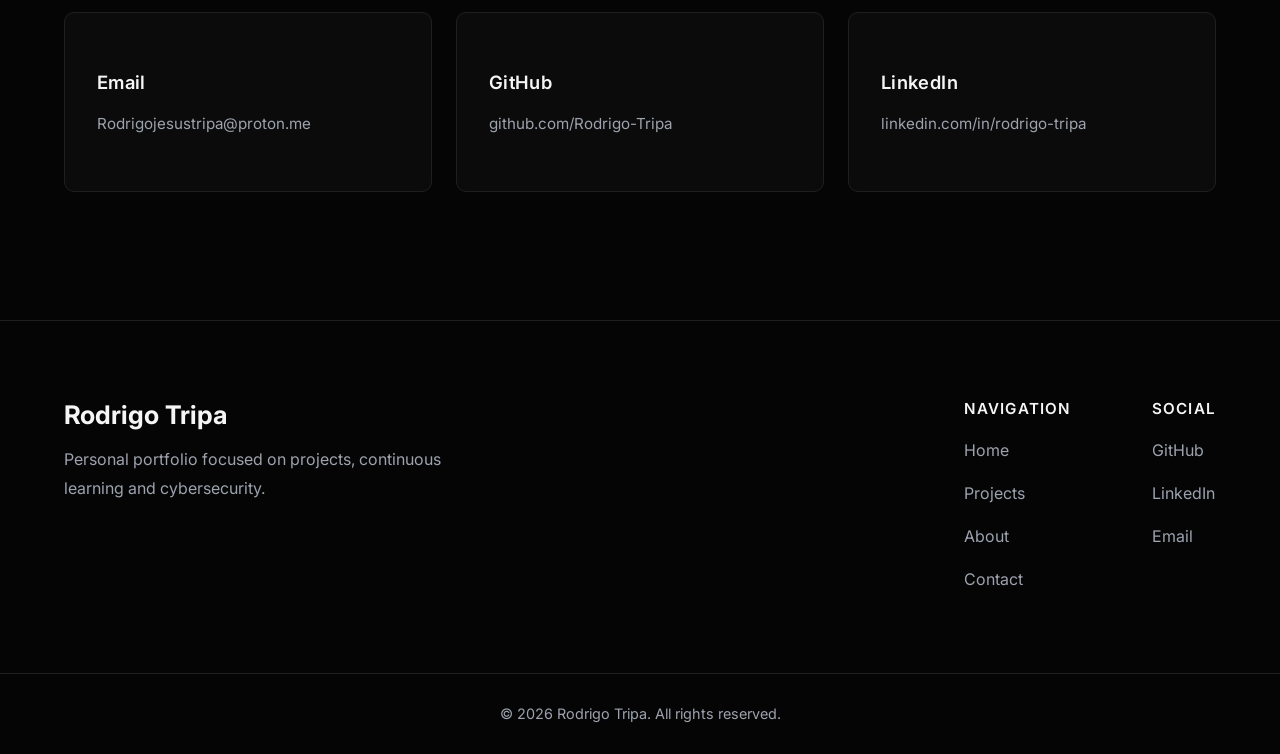
==== commit 0535e680: "feat: add knowledge graph page with interactive visualization and styles" ====
--- a/index.html
+++ b/index.html
@@ -10,7 +10,7 @@
   "image": "https://rodrigotripa.dev/assets/images/profile.jpg",
   "jobTitle": "Cybersecurity Student",
   "description": "Cybersecurity student focused on Linux, networking, offensive security, and open-source projects.",
-  "email": "mailto:contact@rodrigotripa.dev",
+  "email": "mailto:rodrigojesustripa@proton.me",
   "sameAs": [
     "https://github.com/Rodrigo-Tripa",
     "https://www.linkedin.com/in/rodrigo-tripa/"
@@ -114,6 +114,12 @@
                     </li>
 
                     <li>
+                        <a href="/knowledge.html">
+                            Knowledge Graph
+                        </a>
+                    </li>
+
+                    <li>
                         <a href="#contact">
                             Contact
                         </a>
--- a/assets/css/style.css
+++ b/assets/css/style.css
@@ -273,14 +273,65 @@
 }
 
 /* ==========================================================
-   Focus
-========================================================== */
-
-:focus-visible {
+   Accessibility
+========================================================== */
+
+/* Visible keyboard focus */
+
+a:focus-visible,
+button:focus-visible,
+input:focus-visible,
+textarea:focus-visible,
+select:focus-visible,
+[role="button"]:focus-visible {
 
     outline: 2px solid var(--accent);
 
     outline-offset: 4px;
+
+    border-radius: 6px;
+
+}
+
+/* Smooth focus transitions */
+
+a,
+button,
+input,
+textarea,
+select {
+
+    transition:
+        color var(--transition),
+        background-color var(--transition),
+        border-color var(--transition),
+        outline-offset .2s ease;
+
+}
+
+/* Respect users who prefer reduced motion */
+
+@media (prefers-reduced-motion: reduce) {
+
+    html {
+
+        scroll-behavior: auto;
+
+    }
+
+    *,
+    *::before,
+    *::after {
+
+        animation-duration: 0.01ms !important;
+
+        animation-iteration-count: 1 !important;
+
+        transition-duration: 0.01ms !important;
+
+        scroll-behavior: auto !important;
+
+    }
 
 }
 /* ==========================================================
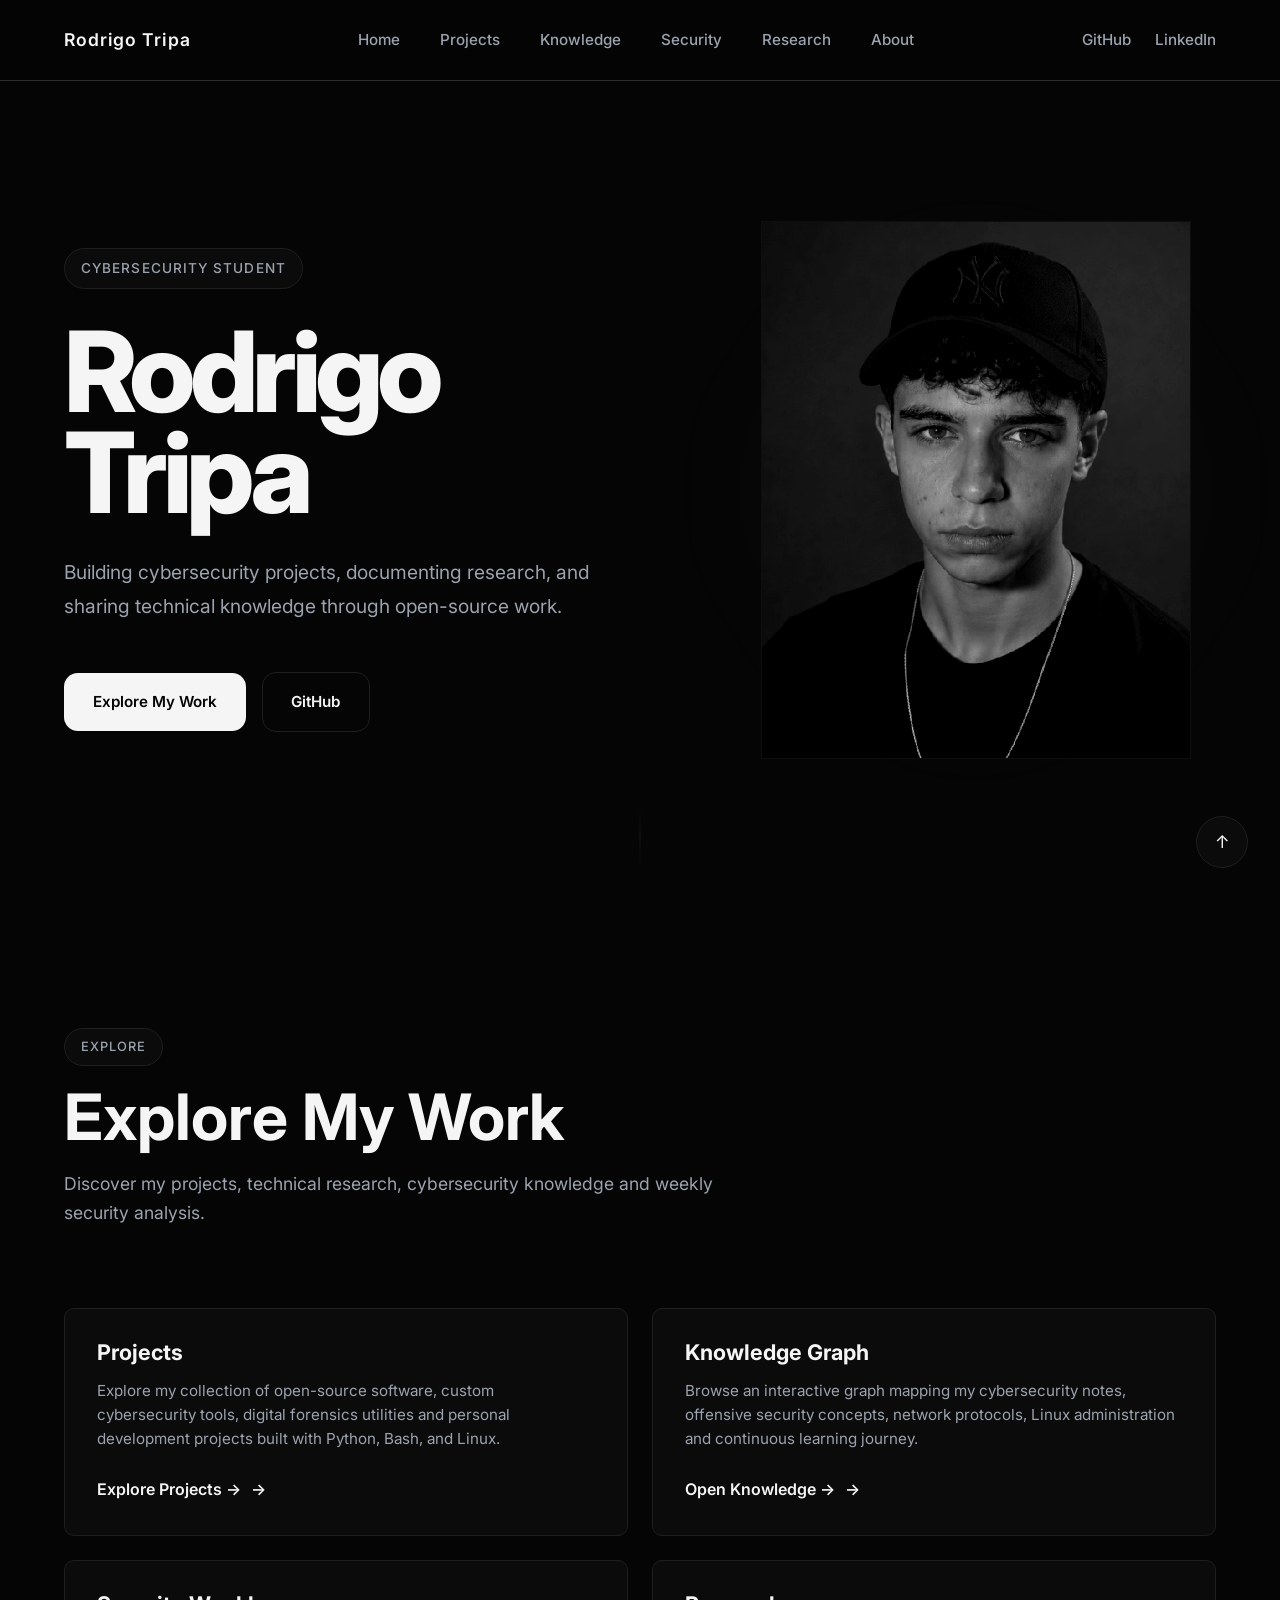
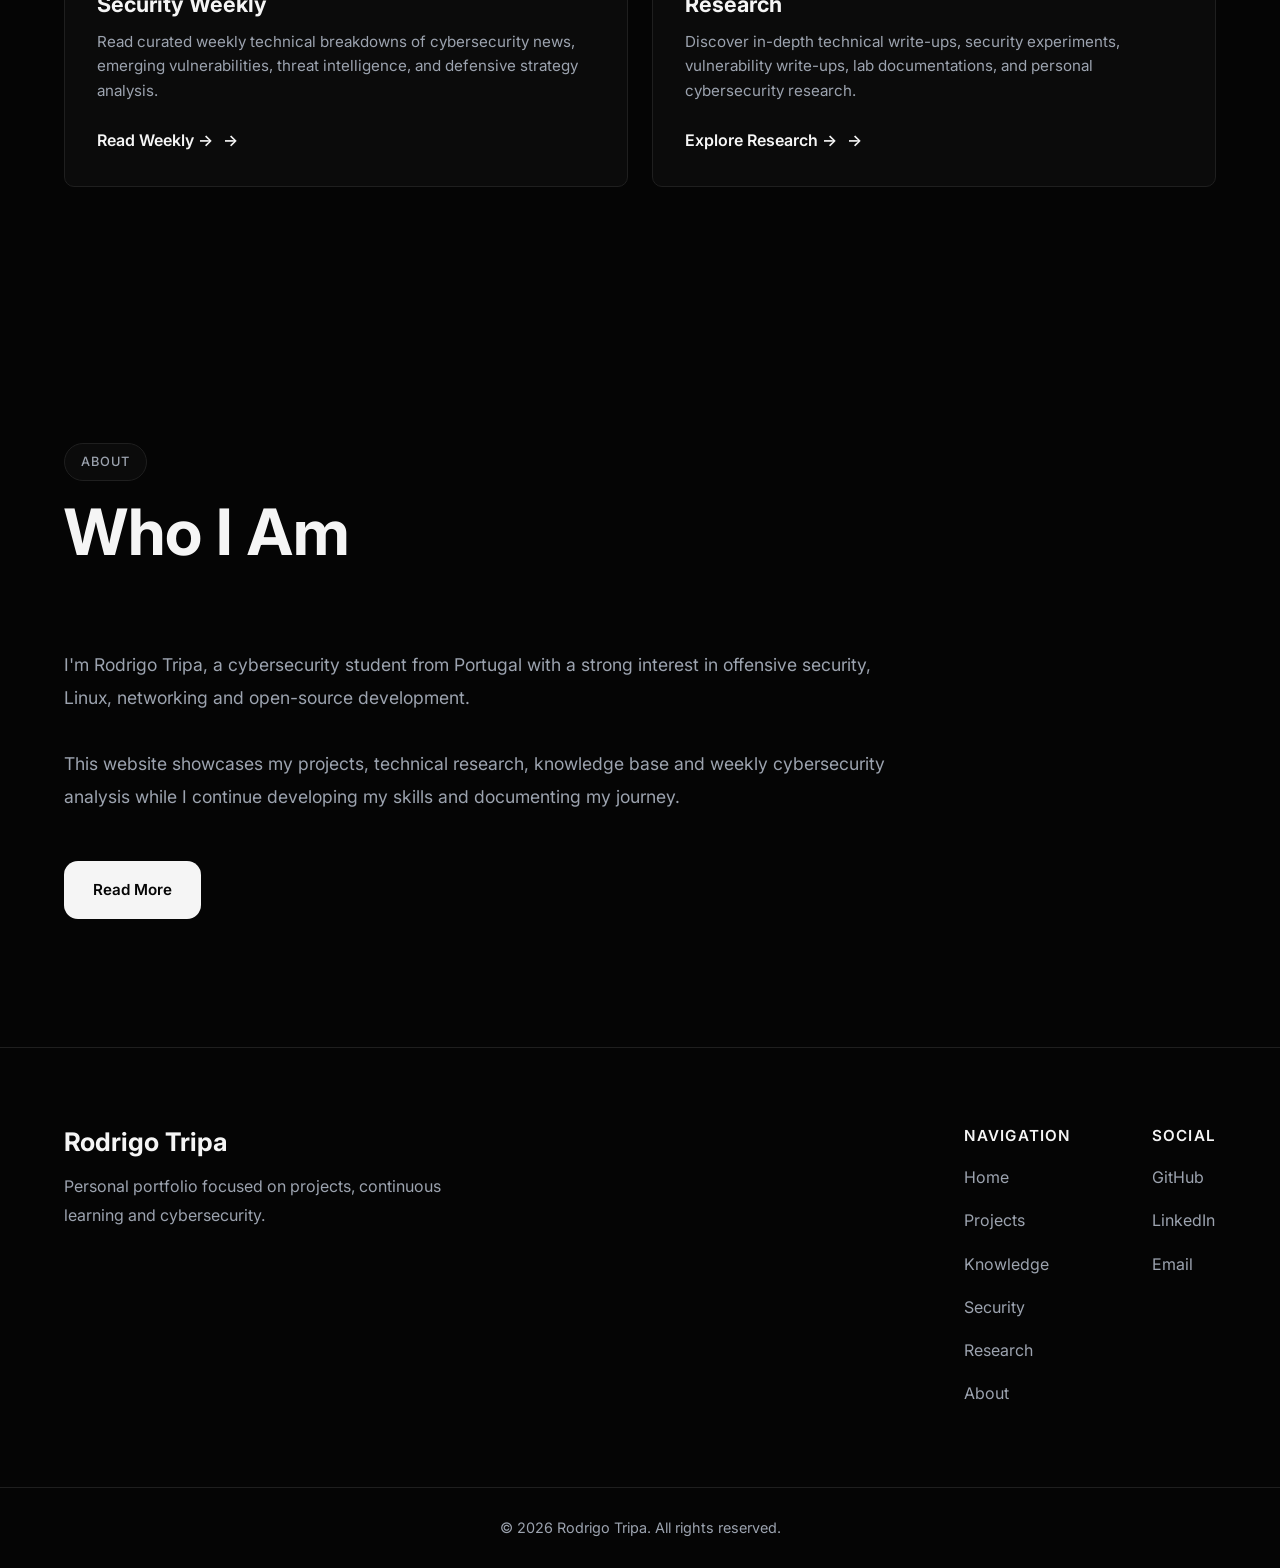
==== commit a7ee9c1c: "feat: Add initial structure for Security Weekly reports and related scripts - Created `research.html" ====
--- a/index.html
+++ b/index.html
@@ -93,8 +93,10 @@
 
         <div class="container">
 
-            <a href="#" class="logo">
+            <a href="/" class="logo">
+
                 Rodrigo Tripa
+
             </a>
 
             <nav class="navbar">
@@ -102,27 +104,63 @@
                 <ul class="nav-links">
 
                     <li>
-                        <a href="#projects">
+
+                        <a href="/">
+
+                            Home
+
+                        </a>
+
+                    </li>
+
+                    <li>
+
+                        <a href="/projects.html">
+
                             Projects
+
                         </a>
+
                     </li>
 
                     <li>
-                        <a href="#about">
+
+                        <a href="/knowledge.html">
+
+                            Knowledge
+
+                        </a>
+
+                    </li>
+
+                    <li>
+
+                        <a href="/security.html">
+
+                            Security
+
+                        </a>
+
+                    </li>
+
+                    <li>
+
+                        <a href="/research.html">
+
+                            Research
+
+                        </a>
+
+                    </li>
+
+                    <li>
+
+                        <a href="/about.html">
+
                             About
+
                         </a>
-                    </li>
-
-                    <li>
-                        <a href="/knowledge.html">
-                            Knowledge Graph
-                        </a>
-                    </li>
-
-                    <li>
-                        <a href="#contact">
-                            Contact
-                        </a>
+
                     </li>
 
                 </ul>
@@ -159,407 +197,279 @@
 
     <main>
 
+		<!-- ========================= -->
+		<!-- Hero                      -->
+		<!-- ========================= -->
+
+		<section class="hero">
+
+			<div class="container hero-container">
+
+				<div class="hero-content">
+
+					<span class="hero-tag">
+
+						Cybersecurity Student
+
+					</span>
+
+					<h1>
+
+						Rodrigo<br>
+						Tripa
+
+					</h1>
+
+					<p class="hero-description">
+
+						Building cybersecurity projects, documenting research,
+						and sharing technical knowledge through open-source work.
+
+					</p>
+
+					<div class="hero-buttons">
+
+						<a href="/projects.html" class="btn btn-primary">
+
+							Explore My Work
+
+						</a>
+
+						<a
+							href="https://github.com/Rodrigo-Tripa"
+							target="_blank"
+							rel="noopener noreferrer"
+							class="btn btn-secondary">
+
+							GitHub
+
+						</a>
+
+					</div>
+
+				</div>
+
+				<div class="hero-image">
+
+					<img
+						src="assets/images/profile.jpg"
+						alt="Portrait of Rodrigo Tripa">
+
+				</div>
+
+			</div>
+
+		</section>
+        
+<!-- ========================= -->
+		<!-- Explore                   -->
+		<!-- ========================= -->
+
+		<section id="explore" class="projects explore-section">
+
+			<div class="container">
+
+				<div class="section-header">
+
+					<span class="section-tag">
+
+						Explore
+
+					</span>
+
+					<h2>
+
+						Explore My Work
+
+					</h2>
+
+					<p>
+
+						Discover my projects, technical research, cybersecurity
+						knowledge and weekly security analysis.
+
+					</p>
+
+				</div>
+
+				<div class="projects-grid explore-grid">
+
+					<article class="project-card explore-card">
+
+						<div class="project-content">
+
+							<h3>
+
+								Projects
+
+							</h3>
+
+							<p>
+
+								Explore my collection of open-source software, custom cybersecurity tools, digital forensics utilities and personal development projects built with Python, Bash, and Linux.
+
+							</p>
+
+						</div>
+
+						<a
+							href="/projects.html"
+							class="project-link">
+
+							Explore Projects →
+
+						</a>
+
+					</article>
+
+					<article class="project-card explore-card">
+
+						<div class="project-content">
+
+							<h3>
+
+								Knowledge Graph
+
+							</h3>
+
+							<p>
+
+								Browse an interactive graph mapping my cybersecurity notes, offensive security concepts, network protocols, Linux administration and continuous learning journey.
+
+							</p>
+
+						</div>
+
+						<a
+							href="/knowledge.html"
+							class="project-link">
+
+							Open Knowledge →
+
+						</a>
+
+					</article>
+
+					<article class="project-card explore-card">
+
+						<div class="project-content">
+
+							<h3>
+
+								Security Weekly
+
+							</h3>
+
+							<p>
+
+								Read curated weekly technical breakdowns of cybersecurity news, emerging vulnerabilities, threat intelligence, and defensive strategy analysis.
+
+							</p>
+
+						</div>
+
+						<a
+							href="/security.html"
+							class="project-link">
+
+							Read Weekly →
+
+						</a>
+
+					</article>
+
+					<article class="project-card explore-card">
+
+						<div class="project-content">
+
+							<h3>
+
+								Research
+
+							</h3>
+
+							<p>
+
+								Discover in-depth technical write-ups, security experiments, vulnerability write-ups, lab documentations, and personal cybersecurity research.
+
+							</p>
+
+						</div>
+
+						<a
+							href="/research.html"
+							class="project-link">
+
+							Explore Research →
+
+						</a>
+
+					</article>
+
+				</div>
+
+			</div>
+
+		</section>
+
         <!-- ========================= -->
-        <!-- Hero                      -->
-        <!-- ========================= -->
-
-        <section class="hero">
-
-            <div class="container hero-container">
-
-                <div class="hero-content">
-
-                    <span class="hero-tag">
-
-                        Cybersecurity Student
-
-                    </span>
-
-                    <h1>
-
-                        Rodrigo<br>
-                        Tripa
-
-                    </h1>
-
-                    <p class="hero-description">
-
-                        Building practical projects.
-                        Learning continuously.
-                        Sharing my work.
-
-                    </p>
-
-                    <div class="hero-buttons">
-
-                        <a href="#projects" class="btn btn-primary">
-
-                            View Projects
-
-                        </a>
-
-                        <a href="#contact" class="btn btn-secondary">
-
-                            Contact
-
-                        </a>
-
-                    </div>
-
-                </div>
-
-                <div class="hero-image">
-
-                    <img
-                        src="assets/images/profile.jpg"
-                        alt="Portrait of Rodrigo Tripa">
-
-                </div>
-
-            </div>
-
-        </section>
-        <!-- ========================= -->
-        <!-- Projects                  -->
-        <!-- ========================= -->
-
-        <section id="projects" class="projects">
-
-            <div class="container">
-
-                <div class="section-header">
-
-                    <span class="section-tag">
-
-                        Selected Work
-
-                    </span>
-
-                    <h2>
-
-                        Projects
-
-                    </h2>
-
-                    <p>
-
-                        A collection of projects built while learning,
-                        experimenting and improving my technical skills.
-
-                    </p>
-
-                </div>
-
-                <div class="projects-grid">
-
-                    <article class="project-card">
-
-                        <div class="project-content">
-
-                            <h3>
-
-                                PentAssist
-
-                            </h3>
-
-                            <p>
-
-                                Python-based penetration testing assistant
-                                for automating common tasks and improving
-                                efficiency.
-
-                            </p>
-
-                            <ul class="project-stack">
-
-                                <li>Python</li>
-                                <li>Networking</li>
-
-                            </ul>
-
-                        </div>
-
-                        <a
-                            href="https://github.com/Rodrigo-Tripa/pentassist"
-                            target="_blank"
-                            rel="noopener noreferrer"
-                            class="project-link">
-
-                            View on GitHub
-
-                        </a>
-
-                    </article>
-
-                    <article class="project-card">
-
-                        <div class="project-content">
-
-                            <h3>
-
-                                MetaTrace Lite
-
-                            </h3>
-
-                            <p>
-
-                                Metadata inspection utility for extracting
-                                and analyzing information from files.
-
-                            </p>
-
-                            <ul class="project-stack">
-
-                                <li>Python</li>
-                                <li>EXIF</li>
-
-                            </ul>
-
-                        </div>
-
-                        <a
-                            href="https://github.com/Rodrigo-Tripa/metatrace-lite"
-                            target="_blank"
-                            rel="noopener noreferrer"
-                            class="project-link">
-
-                            View on GitHub
-
-                        </a>
-
-                    </article>
-
-                    <article class="project-card">
-
-                        <div class="project-content">
-
-                            <h3>
-
-                                Linux Security Audit Tool
-
-                            </h3>
-
-                            <p>
-
-                                Bash-based utility for auditing Linux
-                                systems and identifying security issues.
-
-                            </p>
-
-                            <ul class="project-stack">
-
-                                <li>Bash</li>
-                                <li>Linux</li>
-
-                            </ul>
-
-                        </div>
-
-                        <a
-                            href="https://github.com/Rodrigo-Tripa/linux-security-audit-tool"
-                            target="_blank"
-                            rel="noopener noreferrer"
-                            class="project-link">
-
-                            View on GitHub
-
-                        </a>
-
-                    </article>
-
-                    <article class="project-card">
-
-                        <div class="project-content">
-
-                            <h3>
-
-                                Cracker1
-
-                            </h3>
-
-                            <p>
-
-                                Python-based password cracking tool for testing
-                                password strength and security for SHA-256 hashes.
-
-                            </p>
-
-                            <ul class="project-stack">
-
-                                <li>Python</li>
-                                <li>Linux</li>
-
-                            </ul>
-
-                        </div>
-
-                        <a
-                            href="https://github.com/Rodrigo-Tripa/cracker1"
-                            target="_blank"
-                            rel="noopener noreferrer"
-                            class="project-link">
-
-                            View on GitHub
-
-                        </a>
-
-                    </article>
-
-                </div>
-
-            </div>
-
-        </section>
-
-        <!-- ========================= -->
-        <!-- About                     -->
-        <!-- ========================= -->
-
-        <section id="about" class="about">
-
-            <div class="container">
-
-                <div class="section-header">
-
-                    <span class="section-tag">
-
-                        About
-
-                    </span>
-
-                    <h2>
-
-                        Who I Am
-
-                    </h2>
-
-                </div>
-
-                <div class="about-content">
-
-                    <p>
-
-                        I'm Rodrigo Tripa, a cybersecurity student from
-                        Portugal with a strong interest in Linux,
-                        networking and offensive security.
-
-                    </p>
-
-                    <p>
-
-                        I enjoy learning by building practical projects,
-                        understanding how systems work and documenting
-                        everything I create.
-                                        <p>
-
-                        This website is my personal space to showcase my
-                        work, share what I build and track my progress as
-                        I continue developing my skills.
-
-                    </p>
-
-                </div>
-
-            </div>
-
-        </section>
-
-        <!-- ========================= -->
-        <!-- Contact                   -->
-        <!-- ========================= -->
-
-        <section id="contact" class="contact">
-
-            <div class="container">
-
-                <div class="section-header">
-
-                    <span class="section-tag">
-
-                        Contact
-
-                    </span>
-
-                    <h2>
-
-                        Get In Touch
-
-                    </h2>
-
-                    <p>
-
-                        Feel free to reach out through any of the platforms
-                        below.
-
-                    </p>
-
-                </div>
-
-                <div class="contact-grid">
-
-                    <a
-                        class="contact-card"
-                        href="mailto:Rodrigojesustripa@proton.me">
-
-                        <span class="contact-title">
-
-                            Email
-
-                        </span>
-
-                        <span class="contact-value">
-
-                            Rodrigojesustripa@proton.me
-
-                        </span>
-
-                    </a>
-
-                    <a
-                        class="contact-card"
-                        href="https://github.com/Rodrigo-Tripa"
-                        target="_blank"
-                        rel="noopener noreferrer">
-
-                        <span class="contact-title">
-
-                            GitHub
-
-                        </span>
-
-                        <span class="contact-value">
-
-                            github.com/Rodrigo-Tripa
-
-                        </span>
-
-                    </a>
-
-                    <a
-                        class="contact-card"
-                        href="https://www.linkedin.com/in/rodrigo-tripa"
-                        target="_blank"
-                        rel="noopener noreferrer">
-
-                        <span class="contact-title">
-
-                            LinkedIn
-
-                        </span>
-
-                        <span class="contact-value">
-
-                            linkedin.com/in/rodrigo-tripa
-
-                        </span>
-
-                    </a>
-
-                </div>
-
-            </div>
-
-        </section>
+		<!-- About Preview             -->
+		<!-- ========================= -->
+
+		<section id="about" class="about">
+
+			<div class="container">
+
+				<div class="section-header">
+
+					<span class="section-tag">
+
+						About
+
+					</span>
+
+					<h2>
+
+						Who I Am
+
+					</h2>
+
+				</div>
+
+				<div class="about-content">
+
+					<p>
+
+						I'm Rodrigo Tripa, a cybersecurity student from Portugal
+						with a strong interest in offensive security, Linux,
+						networking and open-source development.
+
+					</p>
+
+					<p>
+
+						This website showcases my projects, technical research,
+						knowledge base and weekly cybersecurity analysis while I
+						continue developing my skills and documenting my journey.
+
+					</p>
+
+					<div class="hero-buttons">
+
+						<a href="/about.html" class="btn btn-primary">
+
+							Read More
+
+						</a>
+
+					</div>
+
+				</div>
+
+			</div>
+
+		</section>
+
         <!-- ========================= -->
         <!-- Footer                    -->
         <!-- ========================= -->
@@ -597,29 +507,17 @@
 
                         <ul>
 
-                            <li>
-                                <a href="#">
-                                    Home
-                                </a>
-                            </li>
-
-                            <li>
-                                <a href="#projects">
-                                    Projects
-                                </a>
-                            </li>
-
-                            <li>
-                                <a href="#about">
-                                    About
-                                </a>
-                            </li>
-
-                            <li>
-                                <a href="#contact">
-                                    Contact
-                                </a>
-                            </li>
+                            <li><a href="/">Home</a></li>
+
+                            <li><a href="/projects.html">Projects</a></li>
+
+                            <li><a href="/knowledge.html">Knowledge</a></li>
+
+                            <li><a href="/security.html">Security</a></li>
+
+                            <li><a href="/research.html">Research</a></li>
+
+                            <li><a href="/about.html">About</a></li>
 
                         </ul>
 
@@ -728,6 +626,7 @@
         The HTML structure intentionally remains simple
         so the website can evolve without major rewrites.
     -->
+    <script src="assets/js/main.js"></script>
 
 </body>
 
--- a/assets/css/style.css
+++ b/assets/css/style.css
@@ -81,6 +81,10 @@
 
 body {
 
+    position: relative;
+    
+    isolation: isolate;
+
     background: var(--background);
 
     color: var(--text);
@@ -100,6 +104,41 @@
     overflow-x: hidden;
 
 }
+
+/* ==========================================================
+   Mouse Glow
+========================================================== */
+
+body::before {
+    content: "";
+    position: fixed;
+    top: 0;
+    left: 0;
+
+    width: 300px;
+    height: 300px;
+
+    pointer-events: none;
+    border-radius: 50%;
+
+    background: radial-gradient(
+        circle,
+        rgba(255, 255, 255, 0.05) 0%,
+        rgba(255, 255, 255, 0) 70%
+    );
+
+    transform: translate3d(
+        calc(var(--mouse-x, -9999px) - 150px),
+        calc(var(--mouse-y, -9999px) - 150px),
+        0
+    );
+
+    transition: transform 0.05s ease-out;
+
+    z-index: -1;
+    will-change: transform;
+}
+
 
 /* ==========================================================
    Container
@@ -852,10 +891,10 @@
 
 }
 /* ==========================================================
-   Projects
-========================================================== */
-
-.projects {
+   Cards
+========================================================== */
+
+.card {
 
     position: relative;
 
@@ -922,10 +961,10 @@
 }
 
 /* ==========================================================
-   Projects Grid
-========================================================== */
-
-.projects-grid {
+   card Grid
+========================================================== */
+
+.card-grid {
 
     display: grid;
 
@@ -1542,7 +1581,7 @@
 
     }
 
-    .projects-grid {
+    .card-grid {
 
         gap: 1.5rem;
 
@@ -1638,7 +1677,7 @@
 
     }
 
-    .projects-grid {
+    .card-grid {
 
         grid-template-columns: 1fr;
 
@@ -1826,4 +1865,60 @@
 
     }
 
+}
+
+/* ==========================================================
+   Ajustes da Secção Explore (Página Inicial)
+========================================================== */
+
+/* Transforma a lista vertical numa grelha elegante de 2 colunas */
+.explore-grid {
+	display: grid;
+	grid-template-columns: repeat(2, 1fr);
+	gap: 1.5rem;
+}
+
+/* Reduz o padding e ajusta a altura das caixas */
+.explore-card {
+	padding: 2rem;
+	min-height: auto;
+	height: 100%;
+	display: flex;
+	flex-direction: column;
+	justify-content: space-between;
+}
+
+.explore-card .project-content {
+	display: flex;
+	flex-direction: column;
+	gap: 0.85rem;
+	margin-bottom: 1.5rem;
+}
+
+.explore-card h3 {
+	font-size: 1.35rem;
+	margin: 0;
+}
+
+.explore-card p {
+	font-size: 0.95rem;
+	line-height: 1.6;
+	color: var(--text-secondary);
+	margin: 0;
+}
+
+.explore-card .project-link {
+	margin-top: auto;
+	font-weight: var(--fw-semibold);
+}
+
+/* Responsividade para telemóveis */
+@media (max-width: 768px) {
+	.explore-grid {
+		grid-template-columns: 1fr;
+	}
+
+	.explore-card {
+		padding: 1.5rem;
+	}
 }
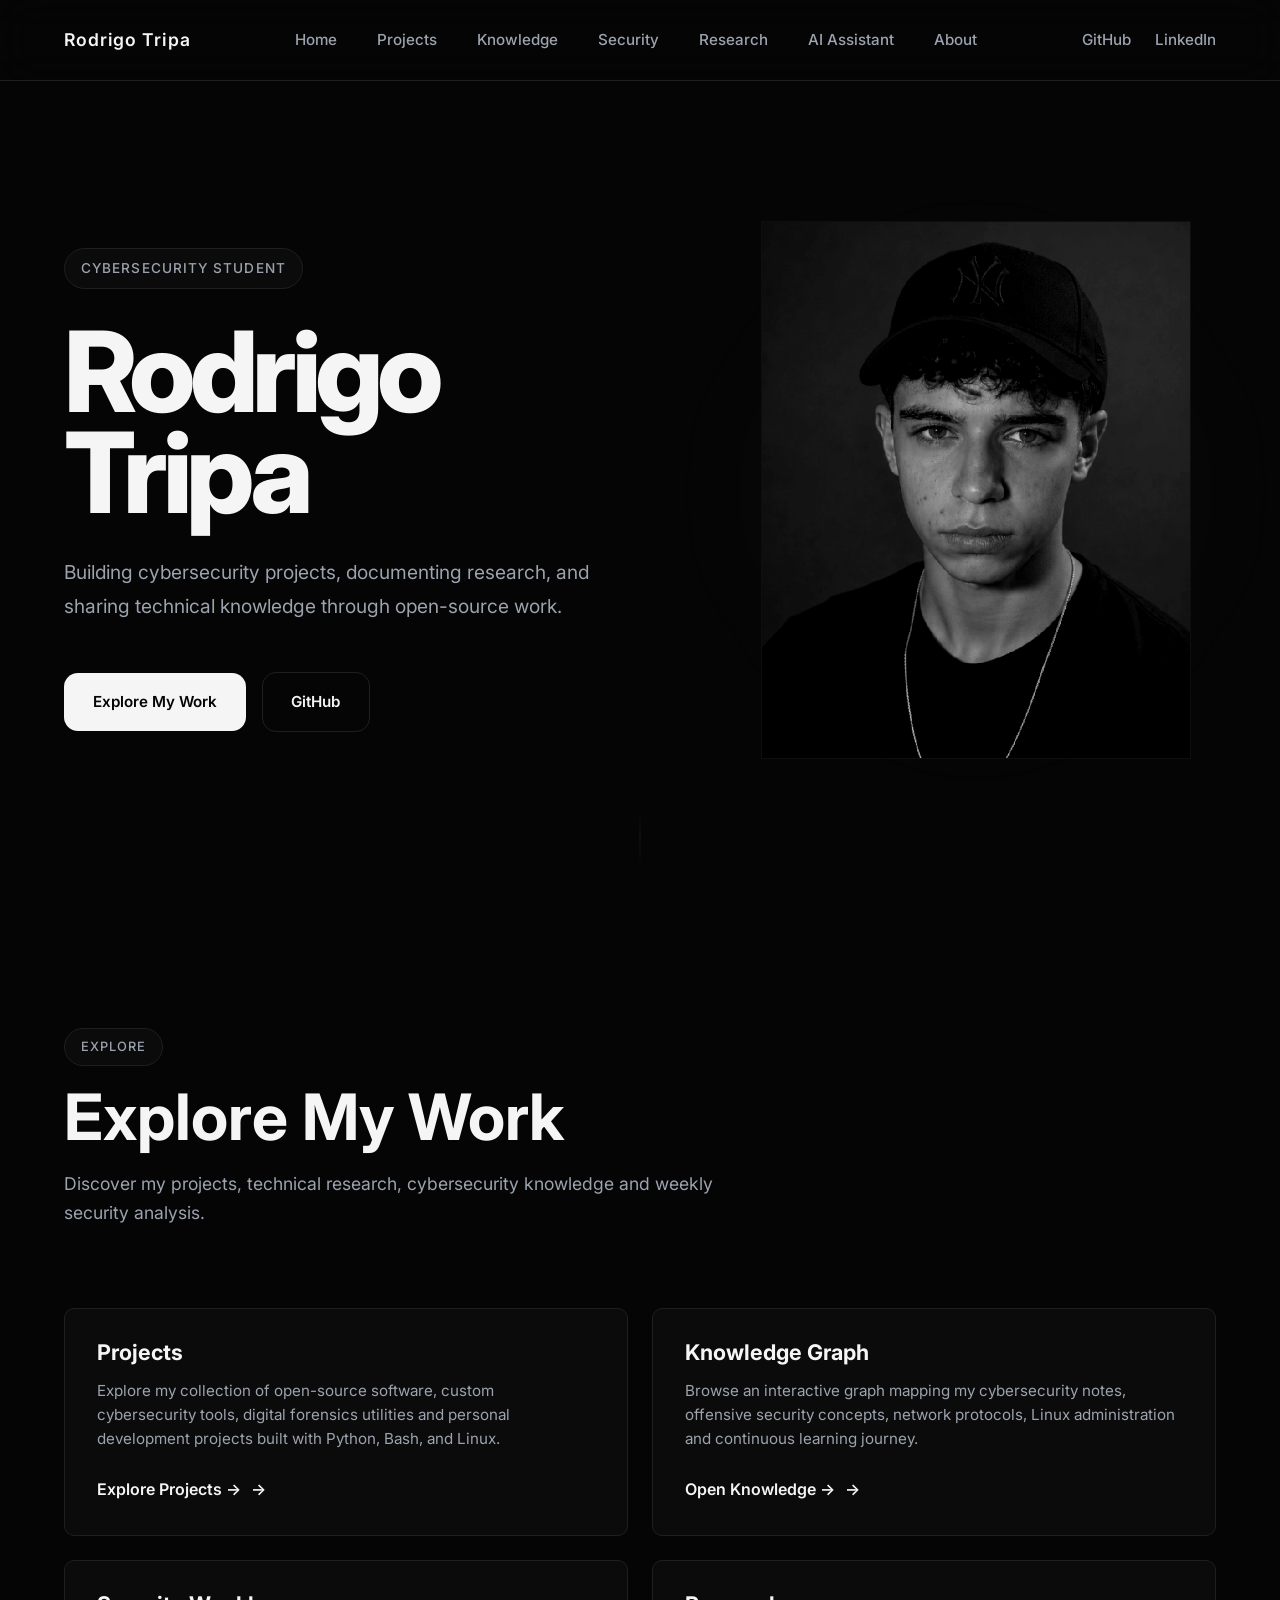
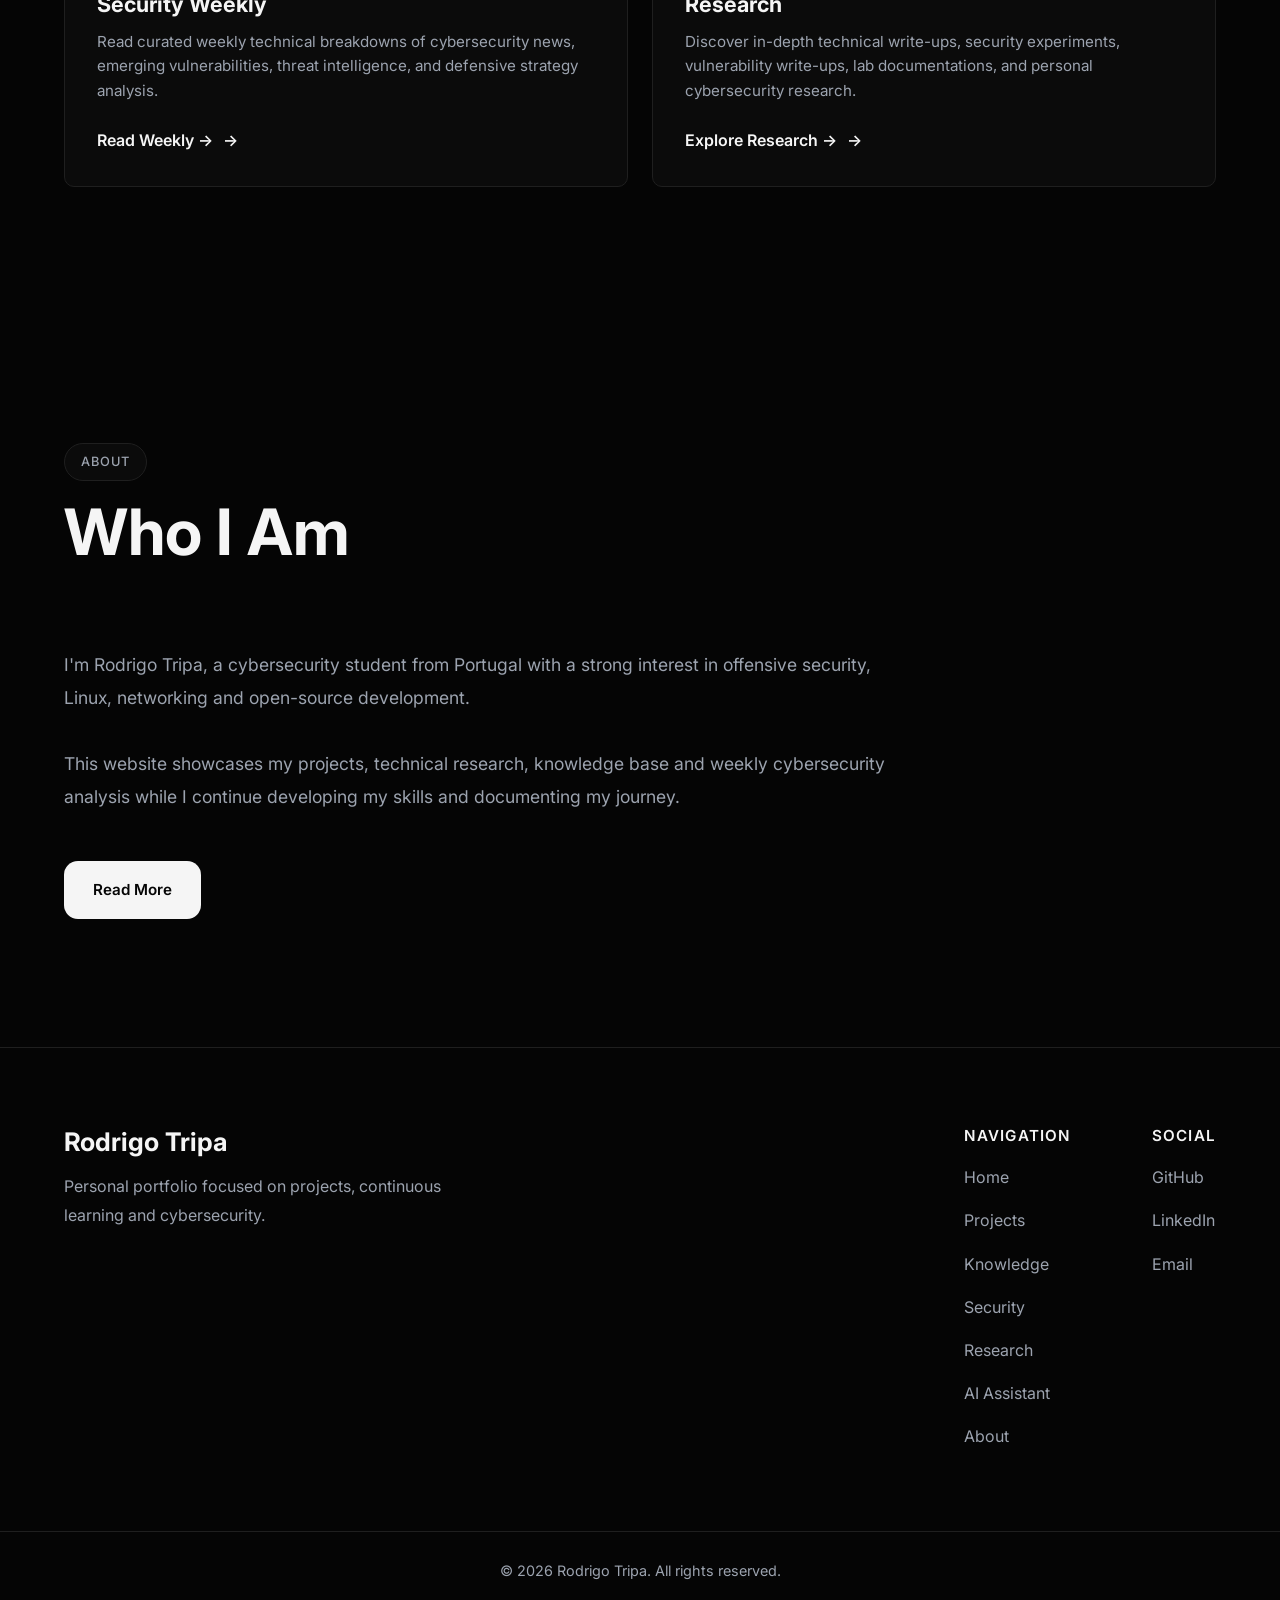
==== commit b4fb2e64: "UPD" ====
--- a/index.html
+++ b/index.html
@@ -100,71 +100,15 @@
             </a>
 
             <nav class="navbar">
-
                 <ul class="nav-links">
-
-                    <li>
-
-                        <a href="/">
-
-                            Home
-
-                        </a>
-
-                    </li>
-
-                    <li>
-
-                        <a href="/projects.html">
-
-                            Projects
-
-                        </a>
-
-                    </li>
-
-                    <li>
-
-                        <a href="/knowledge.html">
-
-                            Knowledge
-
-                        </a>
-
-                    </li>
-
-                    <li>
-
-                        <a href="/security.html">
-
-                            Security
-
-                        </a>
-
-                    </li>
-
-                    <li>
-
-                        <a href="/research.html">
-
-                            Research
-
-                        </a>
-
-                    </li>
-
-                    <li>
-
-                        <a href="/about.html">
-
-                            About
-
-                        </a>
-
-                    </li>
-
+                    <li><a href="/" class="active">Home</a></li>
+                    <li><a href="/projects.html">Projects</a></li>
+                    <li><a href="/knowledge.html">Knowledge</a></li>
+                    <li><a href="/security.html">Security</a></li>
+                    <li><a href="/research.html">Research</a></li>
+                    <li><a href="/ia.html">AI Assistant</a></li>
+                    <li><a href="/about.html">About</a></li>
                 </ul>
-
             </nav>
 
             <div class="social-links">
@@ -516,6 +460,8 @@
                             <li><a href="/security.html">Security</a></li>
 
                             <li><a href="/research.html">Research</a></li>
+
+                            <li><a href="/ia.html">AI Assistant</a></li>
 
                             <li><a href="/about.html">About</a></li>
 
--- a/assets/css/style.css
+++ b/assets/css/style.css
@@ -1921,4 +1921,80 @@
 	.explore-card {
 		padding: 1.5rem;
 	}
-}+}
+/* ==========================================================
+   Correção: Menu Mobile (dropdown ao clicar em ☰)
+   O JS (main.js) já alternava a classe .active na .navbar,
+   mas faltava o CSS para a tornar visível.
+========================================================== */
+
+@keyframes mobileMenuFade {
+    from {
+        opacity: 0;
+        transform: translateY(-8px);
+    }
+    to {
+        opacity: 1;
+        transform: translateY(0);
+    }
+}
+
+@media (max-width: 992px) {
+
+    .navbar.active {
+        display: flex;
+        position: fixed;
+        top: 72px;
+        left: 0;
+        width: 100%;
+        max-height: calc(100vh - 72px);
+        overflow-y: auto;
+        background: var(--background);
+        border-bottom: 1px solid var(--border);
+        flex-direction: column;
+        align-items: stretch;
+        padding: 0.5rem 0;
+        z-index: 999;
+        animation: mobileMenuFade 0.2s ease;
+    }
+
+    .navbar.active .nav-links {
+        flex-direction: column;
+        align-items: stretch;
+        gap: 0;
+        width: 100%;
+    }
+
+    .navbar.active .nav-links li {
+        width: 100%;
+    }
+
+    .navbar.active .nav-links a {
+        display: block;
+        width: 100%;
+        padding: 1rem 6%;
+        border-bottom: 1px solid var(--border);
+        font-size: 1.05rem;
+    }
+
+    .navbar.active .nav-links a::after {
+        display: none;
+    }
+
+    .navbar.active .nav-links a:hover,
+    .navbar.active .nav-links a.active {
+        background: var(--surface);
+        color: var(--text);
+    }
+
+    .menu-toggle.active {
+        background: var(--surface-light);
+        border-color: var(--text-secondary);
+    }
+
+    /* Bloqueia o scroll do body atrás do menu aberto (o JS já faz
+       isto via document.body.style.overflow, isto é só reforço) */
+    body:has(.navbar.active) {
+        overflow: hidden;
+    }
+}
